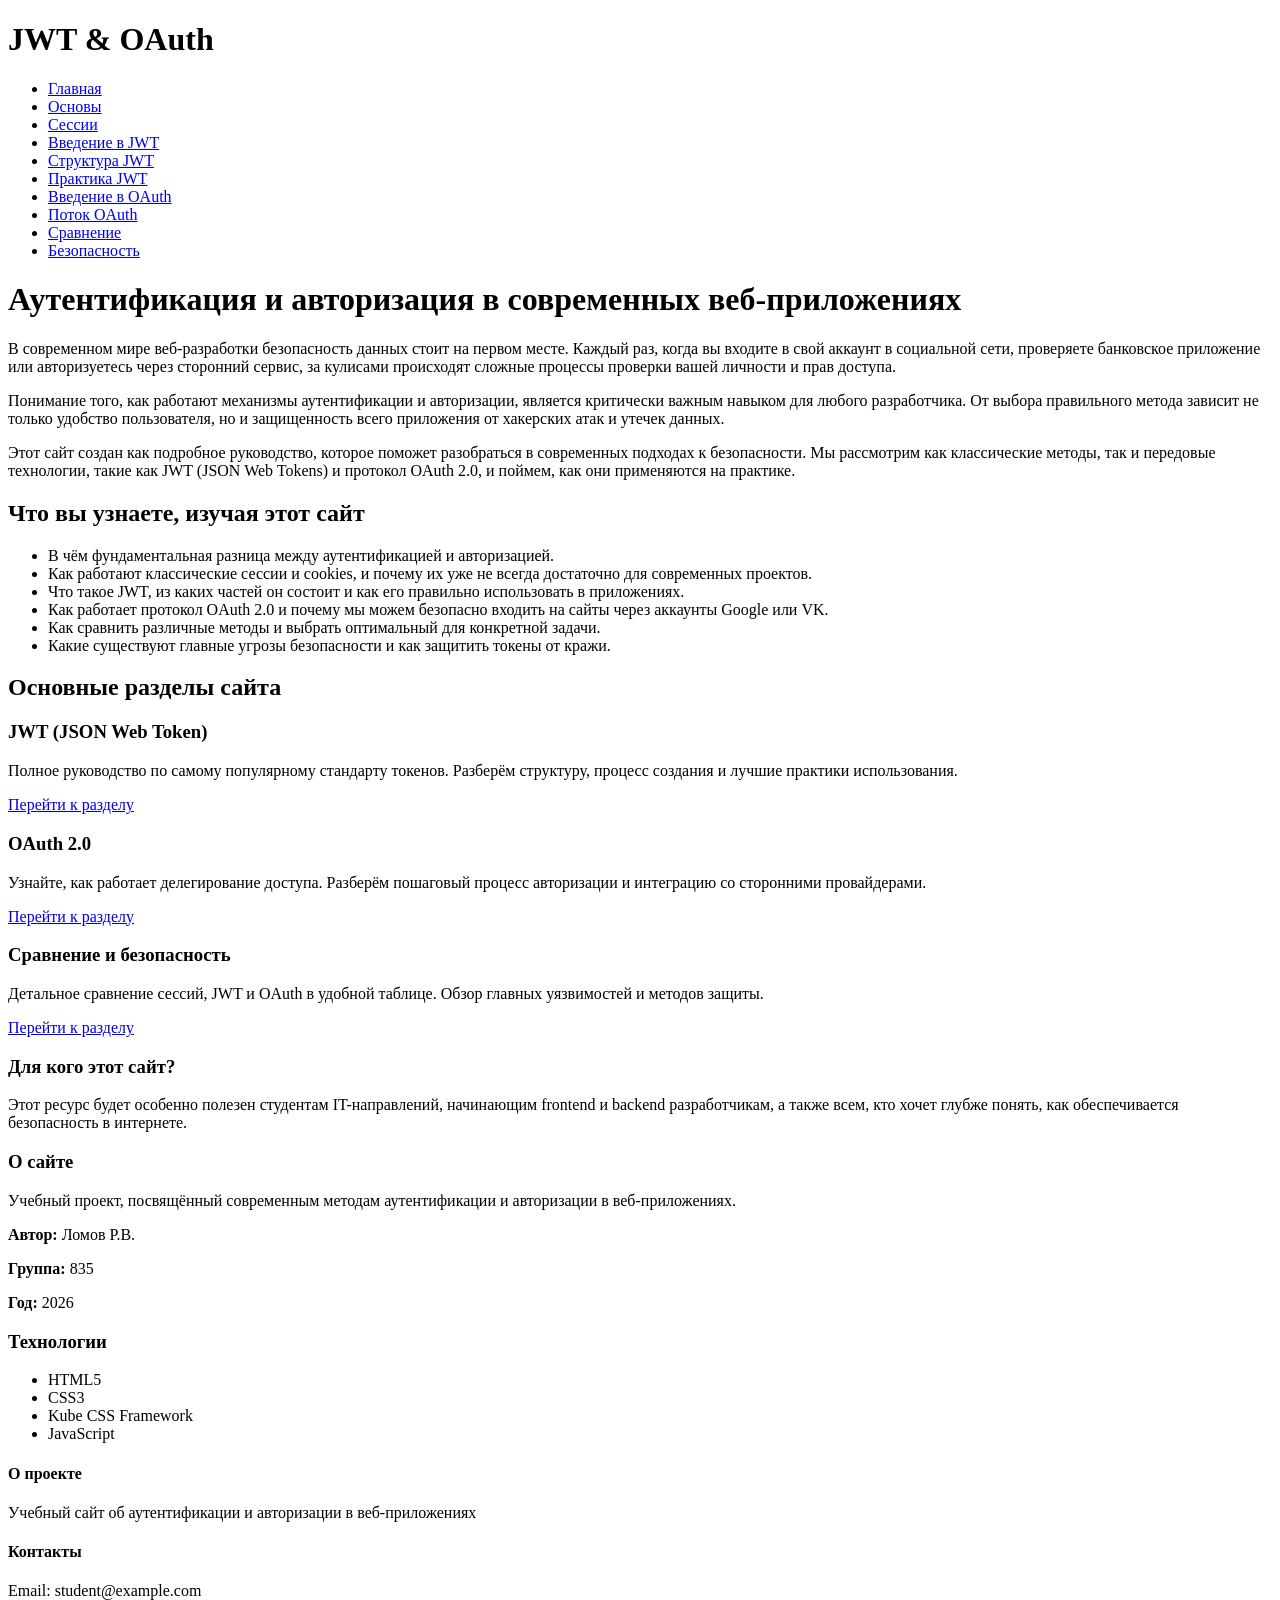
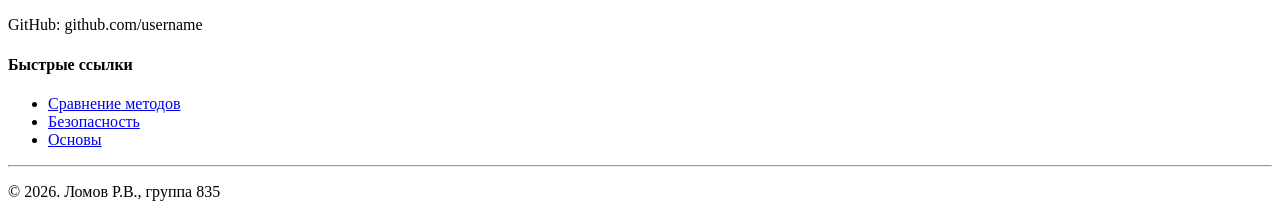
==== index.html @ 37af4cee "Add files via upload" ====
<!DOCTYPE html>
<html lang="ru">
<head>
    <meta charset="UTF-8">
    <meta name="viewport" content="width=device-width, initial-scale=1.0">
    <title>Аутентификация и авторизация</title>
    <!-- Фреймворк Kube -->
    <link rel="stylesheet" href="css/kube.min.css">
    <!-- Наши кастомные стили -->
    <link rel="stylesheet" href="css/style.css">
</head> 
<body>

    <!-- ========== ШАПКА САЙТА ========== -->
    <!-- Используем Kube: container для ограничения ширины -->
    <header class="site-header">
        <div class="container">
            <h1 class="site-logo">JWT & OAuth</h1>
            <nav class="main-nav">
                <ul class="unstyled nav-menu">
                    <li><a href="index.html" class="active">Главная</a></li>
                    <li><a href="pages/basics.html">Основы</a></li>
                    <li><a href="pages/sessions.html">Сессии</a></li>
                    <li><a href="pages/jwt-intro.html">Введение в JWT</a></li>
                    <li><a href="pages/jwt-structure.html">Структура JWT</a></li>
                    <li><a href="pages/jwt-practice.html">Практика JWT</a></li>
                    <li><a href="pages/oauth-intro.html">Введение в OAuth</a></li>
                    <li><a href="pages/oauth-flow.html">Поток OAuth</a></li>
                    <li><a href="pages/comparison.html">Сравнение</a></li>
                    <li><a href="pages/security.html">Безопасность</a></li>
                </ul>
            </nav>
        </div>
    </header>

    <!-- ========== ОСНОВНОЙ КОНТЕНТ ========== -->
    <!-- container — ограничивает ширину и центрирует (Kube) -->
    <div class="container">
        <!-- row gutters — строка с отступами между колонками (Kube) -->
        <div class="row gutters">
            
            <!-- col-9 — 9 из 12 колонок = 75% ширины (Kube) -->
            <main class="col-9">
                
                <!-- h1 — главный заголовок страницы -->
                <h1>Аутентификация и авторизация в современных веб-приложениях</h1>
                
                <!-- big — увеличенный текст (Kube) -->
                <p class="big">В современном мире веб-разработки безопасность данных стоит на первом месте. Каждый раз, когда вы входите в свой аккаунт в социальной сети, проверяете банковское приложение или авторизуетесь через сторонний сервис, за кулисами происходят сложные процессы проверки вашей личности и прав доступа.</p>
                
                <p>Понимание того, как работают механизмы аутентификации и авторизации, является критически важным навыком для любого разработчика. От выбора правильного метода зависит не только удобство пользователя, но и защищенность всего приложения от хакерских атак и утечек данных.</p>
                
                <p>Этот сайт создан как подробное руководство, которое поможет разобраться в современных подходах к безопасности. Мы рассмотрим как классические методы, так и передовые технологии, такие как JWT (JSON Web Tokens) и протокол OAuth 2.0, и поймем, как они применяются на практике.</p>

                <!-- text-center — центрирование текста (Kube) -->
                <h2 class="text-center">Что вы узнаете, изучая этот сайт</h2>
                
                <ul>
                    <li>В чём фундаментальная разница между аутентификацией и авторизацией.</li>
                    <li>Как работают классические сессии и cookies, и почему их уже не всегда достаточно для современных проектов.</li>
                    <li>Что такое JWT, из каких частей он состоит и как его правильно использовать в приложениях.</li>
                    <li>Как работает протокол OAuth 2.0 и почему мы можем безопасно входить на сайты через аккаунты Google или VK.</li>
                    <li>Как сравнить различные методы и выбрать оптимальный для конкретной задачи.</li>
                    <li>Какие существуют главные угрозы безопасности и как защитить токены от кражи.</li>
                </ul>

                <h2 class="text-center">Основные разделы сайта</h2>
                
                <!-- Сетка карточек (наши стили + Kube) -->
                <div class="cards-grid">
                    <div class="card">
                        <h3>JWT (JSON Web Token)</h3>
                        <p>Полное руководство по самому популярному стандарту токенов. Разберём структуру, процесс создания и лучшие практики использования.</p>
                        <a href="pages/jwt-intro.html" class="button">Перейти к разделу</a>
                    </div>
                    
                    <div class="card">
                        <h3>OAuth 2.0</h3>
                        <p>Узнайте, как работает делегирование доступа. Разберём пошаговый процесс авторизации и интеграцию со сторонними провайдерами.</p>
                        <a href="pages/oauth-intro.html" class="button">Перейти к разделу</a>
                    </div>
                    
                    <div class="card">
                        <h3>Сравнение и безопасность</h3>
                        <p>Детальное сравнение сессий, JWT и OAuth в удобной таблице. Обзор главных уязвимостей и методов защиты.</p>
                        <a href="pages/comparison.html" class="button">Перейти к разделу</a>
                    </div>
                </div>

                <!-- bg-highlight — светло-голубой фон (Kube) -->
                <div class="info-box bg-highlight">
                    <!-- h5 — маленький заголовок (Kube) -->
                    <h3 class="h5">Для кого этот сайт?</h3>
                    <!-- end — убирает нижний отступ (Kube) -->
                    <p class="end">Этот ресурс будет особенно полезен студентам IT-направлений, начинающим frontend и backend разработчикам, а также всем, кто хочет глубже понять, как обеспечивается безопасность в интернете.</p>
                </div>
                
            </main>

            <!-- col-3 — 3 из 12 колонок = 25% ширины (Kube) -->
                <aside class="col-3 sidebar">
                    <div class="sidebar-block">
                        <h3 class="h5">О сайте</h3>
                        <p class="small">Учебный проект, посвящённый современным методам аутентификации и авторизации в веб-приложениях.</p>
                        <p class="small"><strong>Автор:</strong> Ломов Р.В.</p>
                        <p class="small"><strong>Группа:</strong> 835</p>
                        <p class="small"><strong>Год:</strong> 2026</p>
                    </div>

                    <div class="sidebar-block">
                        <h3 class="h5">Технологии</h3>
                        <ul class="unstyled sidebar-nav">
                            <li>HTML5</li>
                            <li>CSS3</li>
                            <li>Kube CSS Framework</li>
                            <li>JavaScript</li>
                        </ul>
                    </div>
                </aside>

        </div>
    </div>

    <!-- ========== ПОДВАЛ САЙТА ========== -->
    <footer class="site-footer">
        <div class="container">
            <!-- row gutters — строка с отступами (Kube) -->
            <div class="row gutters">
                
                <!-- col-4 — 4 из 12 колонок (Kube) -->
                <div class="col-4">
                    <h4>О проекте</h4>
                    <p>Учебный сайт об аутентификации и авторизации в веб-приложениях</p>
                </div>
                
                <div class="col-4">
                    <h4>Контакты</h4>
                    <p>Email: student@example.com</p>
                    <p>GitHub: github.com/username</p>
                </div>
                
                <div class="col-4">
                    <h4>Быстрые ссылки</h4>
                    <ul class="unstyled">
                        <li><a href="pages/comparison.html">Сравнение методов</a></li>
                        <li><a href="pages/security.html">Безопасность</a></li>
                        <li><a href="pages/basics.html">Основы</a></li>
                    </ul>
                </div>
                
            </div>
            
            <!-- hr — горизонтальная линия (Kube) -->
            <hr>
            
            <!-- text-center small — по центру, маленький текст (Kube) -->
            <p class="text-center small">&copy; 2026. Ломов Р.В., группа 835</p>
        </div>
    </footer>

    <!-- Скрипт для мобильного меню -->
    <script src="js/main.js"></script>

</body>
</html>
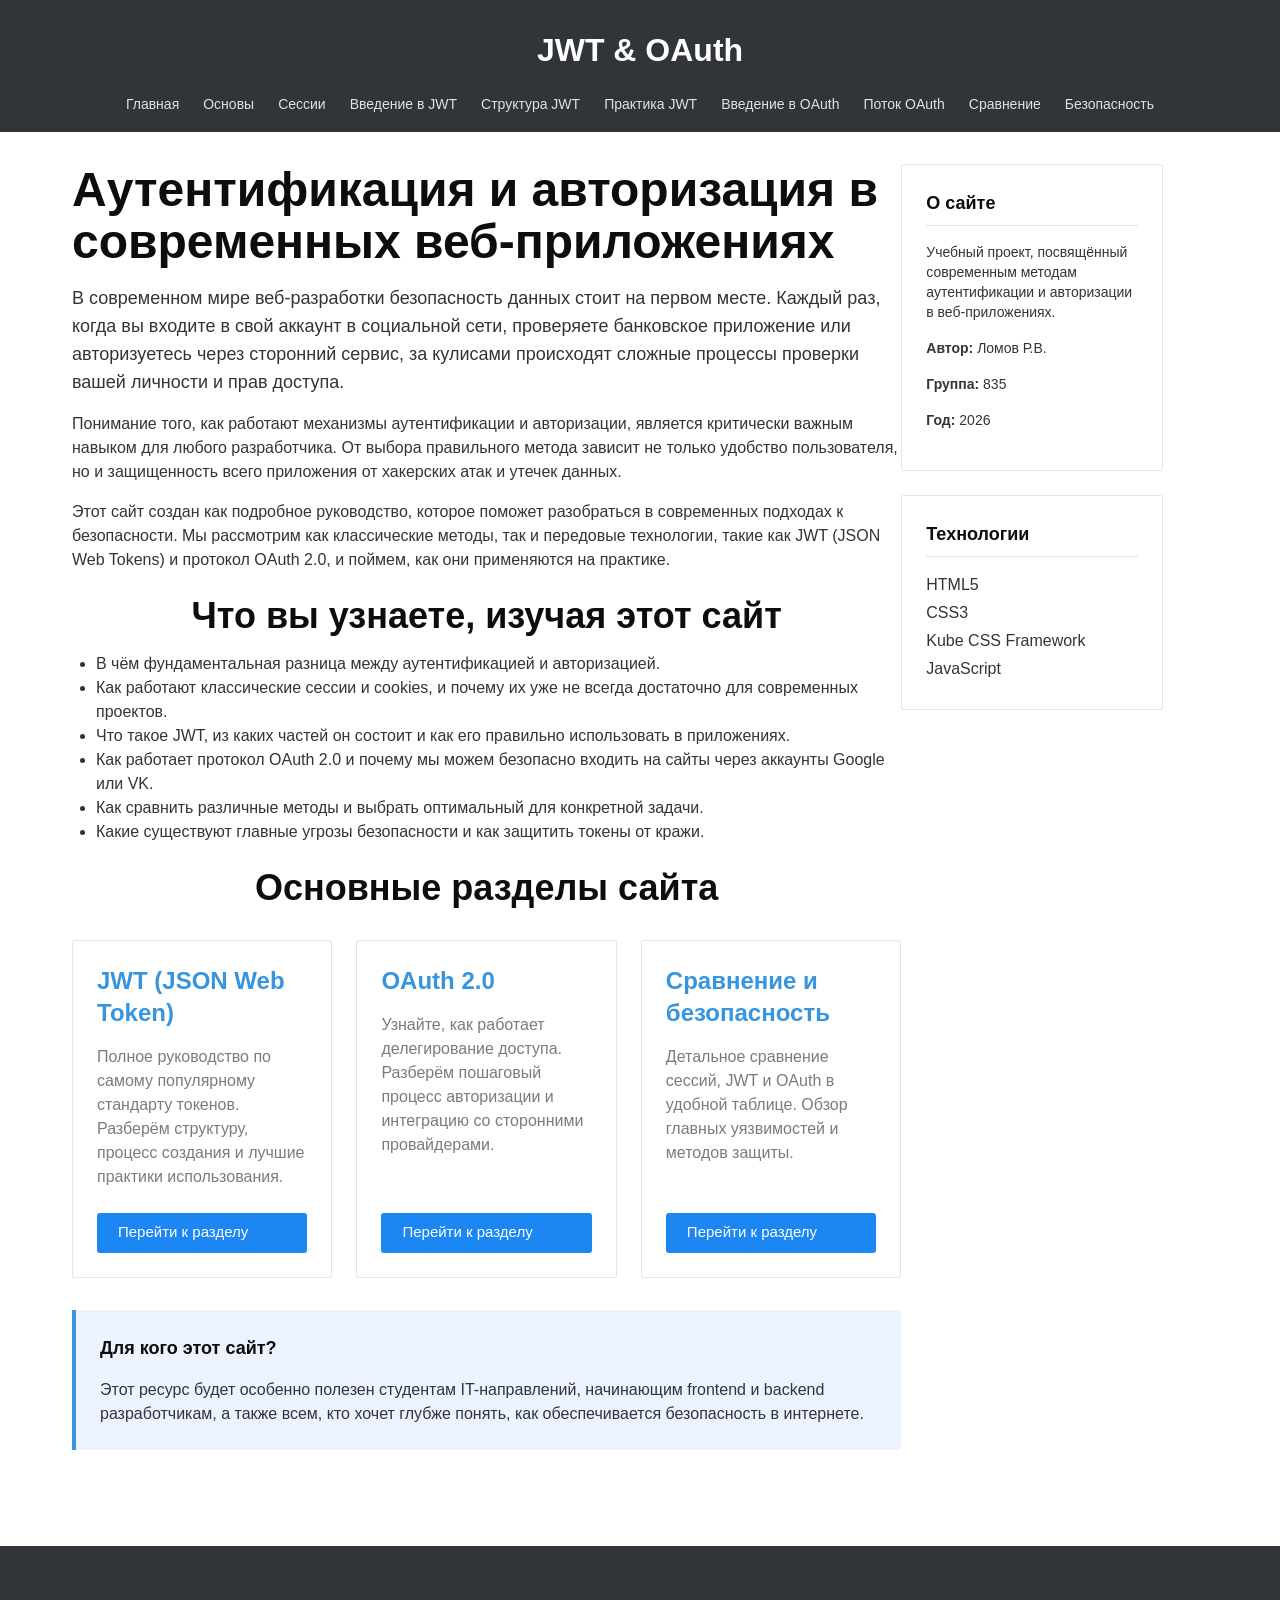
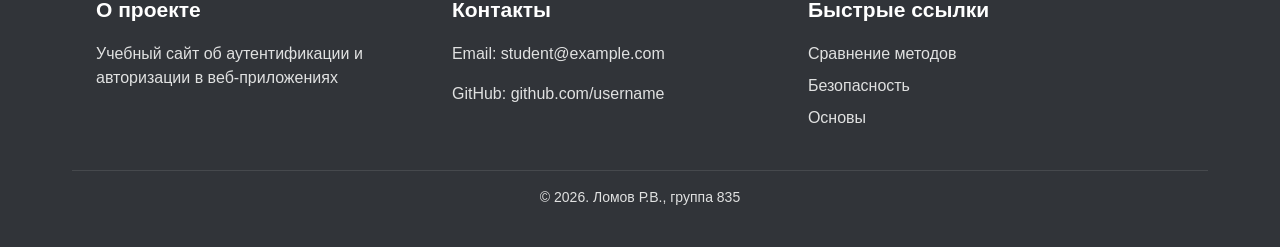
==== commit 7c2bd921: "Add files via upload" ====
--- a/index.html
+++ b/index.html
@@ -16,9 +16,17 @@
     <header class="site-header">
         <div class="container">
             <h1 class="site-logo">JWT & OAuth</h1>
-            <nav class="main-nav">
+            
+            <!-- Кнопка бургер-меню (видна только на мобильных) -->
+            <button class="menu-toggle" id="menuToggle" aria-label="Меню">
+                <span></span>
+                <span></span>
+                <span></span>
+            </button>
+            
+            <nav class="main-nav" id="mainNav">
                 <ul class="unstyled nav-menu">
-                    <li><a href="index.html" class="active">Главная</a></li>
+                    <li><a href="index.html">Главная</a></li>
                     <li><a href="pages/basics.html">Основы</a></li>
                     <li><a href="pages/sessions.html">Сессии</a></li>
                     <li><a href="pages/jwt-intro.html">Введение в JWT</a></li>
--- a/css/kube.min.css
+++ b/css/kube.min.css
@@ -0,0 +1 @@
+.button,body,button,h1,h1.title,h2,h3,h4,h5,h6{font-family:Arial,"Helvetica Neue",Helvetica,sans-serif}hr,iframe{border:none}cite,figcaption,var{opacity:.6}figure pre,kbd{border:1px solid rgba(0,0,0,.1)}.dropdown ul,nav ol,nav ul,ul.unstyled,ul.unstyled ul{list-style:none}audio,img,table,video{max-width:100%}input,select,td.align-middle,textarea,tr.align-middle td{vertical-align:middle}html{box-sizing:border-box}*,:after,:before{box-sizing:inherit}*{margin:0;padding:0;outline:0;-webkit-overflow-scrolling:touch}img,video{height:auto}svg{max-height:100%}::-moz-focus-inner{border:0;padding:0}input[type=radio],input[type=checkbox]{vertical-align:middle;position:relative;bottom:.15rem;font-size:115%;margin-right:3px}input[type=search]{-webkit-appearance:textfield}.button,button,select{-webkit-appearance:none}input[type=search]::-webkit-search-cancel-button,input[type=search]::-webkit-search-decoration{-webkit-appearance:none}.inverted{color:#fff}.error{color:#f03c69}.success{color:#35beb1}.warning{color:#f7ba45}.focus{color:#1c86f2}.aluminum{color:#f8f8f8}.silver{color:#e0e1e1}.lightgray{color:#d4d4d4}.gray{color:#bdbdbd}.midgray{color:#676b72}.darkgray,body{color:#313439}.bg-black{background-color:#0d0d0e}.bg-inverted{background-color:#fff}.bg-error{background-color:#f03c69}.bg-success{background-color:#35beb1}.bg-warning{background-color:#f7ba45}.bg-focus{background-color:#1c86f2}.bg-aluminum{background-color:#f8f8f8}.bg-silver{background-color:#e0e1e1}.bg-lightgray{background-color:#d4d4d4}.bg-gray{background-color:#bdbdbd}.bg-midgray{background-color:#676b72}.bg-darkgray{background-color:#313439}.bg-highlight{background-color:#edf2ff}body,html{font-size:16px;line-height:24px}body{background-color:transparent}a{color:#3794de}a:hover{color:#f03c69}h1,h1.title,h2,h3,h4,h5,h6{font-weight:700;color:#0d0d0e;text-rendering:optimizeLegibility;margin-bottom:16px}.message,.monospace,code,kbd,pre,samp,var{font-family:Consolas,Monaco,"Courier New",monospace}h1.title{font-size:60px;line-height:64px;margin-bottom:8px}.h1,h1{font-size:48px;line-height:52px}.h2,h2{font-size:36px;line-height:40px}.h3,.h4,h3,h4{line-height:32px}.h3,h3{font-size:24px}.h4,h4{font-size:21px}.h5,h5{font-size:18px;line-height:28px}.h6,h6{font-size:16px;line-height:24px}.h1 a,.h2 a,.h3 a,.h4 a,.h5 a,.h6 a,h1 a,h2 a,h3 a,h4 a,h5 a,h6 a{color:inherit}blockquote+h2,blockquote+h3,blockquote+h4,blockquote+h5,blockquote+h6,dl+h2,dl+h3,dl+h4,dl+h5,dl+h6,figure+h2,figure+h3,figure+h4,figure+h5,figure+h6,form+h2,form+h3,form+h4,form+h5,form+h6,hr+h2,hr+h3,hr+h4,hr+h5,hr+h6,ol+h2,ol+h3,ol+h4,ol+h5,ol+h6,p+h2,p+h3,p+h4,p+h5,p+h6,pre+h2,pre+h3,pre+h4,pre+h5,pre+h6,table+h2,table+h3,table+h4,table+h5,table+h6,ul+h2,ul+h3,ul+h4,ul+h5,ul+h6{margin-top:24px}ol,ol ol,ol ul,ul,ul ol,ul ul{margin:0 0 0 24px}ol ol li{list-style-type:lower-alpha}ol ol ol li{list-style-type:lower-roman}nav ol,nav ul{margin:0}dd,nav ol ol,nav ol ul,nav ul ol,nav ul ul{margin-left:24px}dl dt{font-weight:700}address,blockquote,dl,fieldset,figure,form,hr,ol,p,pre,table,ul{margin-bottom:16px}hr{border-bottom:1px solid rgba(0,0,0,.1);margin-top:-1px}blockquote{padding-left:1rem;border-left:4px solid rgba(0,0,0,.1);font-style:italic;color:rgba(49,52,57,.65)}blockquote p{margin-bottom:.5rem}cite,code,figcaption,kbd,mark,pre,samp,small,time,var{font-size:87.5%}abbr[title],dfn[title]{border-bottom:1px dotted rgba(0,0,0,.5);cursor:help}var{font-style:normal}code,kbd,mark,samp{position:relative;top:-1px;padding:4px 4px 2px;display:inline-block;line-height:1;color:rgba(49,52,57,.85)}code{background:#e0e1e1}mark{background:#f7ba45}samp{color:#fff;background:#1c86f2}sub,sup{font-size:x-small;line-height:0;margin-left:1rem/4;position:relative}.small,.smaller,pre,pre code{line-height:20px}sup{top:0}sub{bottom:1px}pre,pre code{background:#f8f8f8;padding:0;top:0;display:block;color:rgba(49,52,57,.85);overflow:none;white-space:pre-wrap}pre,td,th{padding:1rem}.black,a.muted{color:#0d0d0e}figure figcaption{position:relative;top:-1rem/2}figure pre{background:0 0;border-radius:4px}figure .video-container,figure pre{margin-bottom:8px}.text-left{text-align:left}.label.badge,.text-center{text-align:center}.text-right{text-align:right}ul.unstyled{margin-left:0}.upper{text-transform:uppercase}.lower{text-transform:lowercase}.italic{font-style:italic!important}.strong{font-weight:700!important}.normal{font-weight:400!important}.muted{opacity:.55}a.muted:hover{opacity:1}.smaller{font-size:12px}.small{font-size:14px}.big{font-size:18px;line-height:28px}.large{font-size:20px;line-height:32px}.end{margin-bottom:0!important}.highlight{background-color:#edf2ff}.nowrap,.nowrap td{white-space:nowrap}@media (min-width:768px) and (max-width:1024px){.columns-2,.columns-3,.columns-4{column-gap:24px}.columns-2{column-count:2}.columns-3{column-count:3}.columns-4{column-count:4}}.row{display:flex;flex-direction:row;flex-wrap:wrap}.row.gutters,.row.gutters>.row{margin-left:-2%}@media (max-width:768px){.row{flex-direction:column;flex-wrap:nowrap}.row.gutters,.row.gutters>.row{margin-left:0}}.row.gutters>.col,.row.gutters>.row>.col{margin-left:2%}@media (max-width:768px){.row.gutters>.col,.row.gutters>.row>.col{margin-left:0}}.row.around{justify-content:space-around}.row.between{justify-content:space-between}.row.auto .col{flex-grow:1}.col-1{width:8.33333%}.offset-1{margin-left:8.33333%}.col-2{width:16.66667%}.offset-2{margin-left:16.66667%}.col-3{width:25%}.offset-3{margin-left:25%}.col-4{width:33.33333%}.offset-4{margin-left:33.33333%}.col-5{width:41.66667%}.offset-5{margin-left:41.66667%}.col-6{width:50%}.offset-6{margin-left:50%}.col-7{width:58.33333%}.offset-7{margin-left:58.33333%}.col-8{width:66.66667%}.offset-8{margin-left:66.66667%}.col-9{width:75%}.offset-9{margin-left:75%}.col-10{width:83.33333%}.offset-10{margin-left:83.33333%}.col-11{width:91.66667%}.offset-11{margin-left:91.66667%}.col-12{width:100%}.offset-12{margin-left:100%}.gutters>.col-1{width:calc(8.33333% - 2%)}.gutters>.offset-1{margin-left:calc(8.33333% + 2%)!important}.gutters>.col-2{width:calc(16.66667% - 2%)}.gutters>.offset-2{margin-left:calc(16.66667% + 2%)!important}.gutters>.col-3{width:calc(25% - 2%)}.gutters>.offset-3{margin-left:calc(25% + 2%)!important}.gutters>.col-4{width:calc(33.33333% - 2%)}.gutters>.offset-4{margin-left:calc(33.33333% + 2%)!important}.gutters>.col-5{width:calc(41.66667% - 2%)}.gutters>.offset-5{margin-left:calc(41.66667% + 2%)!important}.gutters>.col-6{width:calc(50% - 2%)}.gutters>.offset-6{margin-left:calc(50% + 2%)!important}.gutters>.col-7{width:calc(58.33333% - 2%)}.gutters>.offset-7{margin-left:calc(58.33333% + 2%)!important}.gutters>.col-8{width:calc(66.66667% - 2%)}.gutters>.offset-8{margin-left:calc(66.66667% + 2%)!important}.gutters>.col-9{width:calc(75% - 2%)}.gutters>.offset-9{margin-left:calc(75% + 2%)!important}.gutters>.col-10{width:calc(83.33333% - 2%)}.gutters>.offset-10{margin-left:calc(83.33333% + 2%)!important}.gutters>.col-11{width:calc(91.66667% - 2%)}.gutters>.offset-11{margin-left:calc(91.66667% + 2%)!important}.gutters>.col-12{width:calc(100% - 2%)}.gutters>.offset-12{margin-left:calc(100% + 2%)!important}.first{order:-1}.last{order:1}@media (max-width:768px){[class*=' offset-'],[class^=offset-]{margin-left:0}.row .col{margin-left:0;width:100%}.row.gutters .col{margin-bottom:16px}.first-sm{order:-1}.last-sm{order:1}}table{border-collapse:collapse;border-spacing:0;width:100%;empty-cells:show;font-size:15px;line-height:24px}table caption{text-align:left;font-size:14px;font-weight:500;color:#676b72}legend,th{font-weight:700}th{text-align:left;vertical-align:bottom}td{vertical-align:top}td,th{border-bottom:1px solid rgba(0,0,0,.05)}td:first-child,th:first-child{padding-left:0}td:last-child,th:last-child{padding-right:0}tfoot td,tfoot th{color:rgba(49,52,57,.5)}table.bordered td,table.bordered th{border:1px solid rgba(0,0,0,.05)}table.striped tr:nth-child(odd) td{background:#f8f8f8}table.bordered td:first-child,table.bordered th:first-child,table.striped td:first-child,table.striped th:first-child{padding-left:1rem}table.bordered td:last-child,table.bordered th:last-child,table.striped td:last-child,table.striped th:last-child{padding-right:1rem}table.unstyled td,table.unstyled th{border:none;padding:0}fieldset{font-family:inherit;border:1px solid rgba(0,0,0,.1);padding:2rem;margin-bottom:2rem;margin-top:2rem}legend{font-size:12px;text-transform:uppercase;padding:0 1rem;margin-left:-1rem;top:2px;position:relative;line-height:0}.button i,.req,button i{position:relative;top:1px}input,select,textarea{display:block;width:100%;font-family:inherit;font-size:15px;height:40px;outline:0;background-color:#fff;border:1px solid #d4d4d4;border-radius:3px;box-shadow:none;padding:0 12px}input.small,select.small,textarea.small{height:36px;font-size:13px;padding:0 12px;border-radius:3px}input.big,select.big,textarea.big{height:48px;font-size:17px;padding:0 12px;border-radius:3px}input:focus,select:focus,textarea:focus{outline:0;background-color:#fff;border-color:#1c86f2;box-shadow:0 0 1px #1c86f2 inset}input.error,select.error,textarea.error{background-color:rgba(240,60,105,.1);border:1px solid #f583a0}input.error:focus,select.error:focus,textarea.error:focus{border-color:#f03c69;box-shadow:0 0 1px #f03c69 inset}input.success,select.success,textarea.success{background-color:rgba(53,190,177,.1);border:1px solid #6ad5cb}input.success:focus,select.success:focus,textarea.success:focus{border-color:#35beb1;box-shadow:0 0 1px #35beb1 inset}input.disabled,input:disabled,select.disabled,select:disabled,textarea.disabled,textarea:disabled{resize:none;opacity:.6;cursor:default;font-style:italic;color:rgba(0,0,0,.5)}select{background-image:url('data:image/svg+xml;utf8,<svg xmlns="http://www.w3.org/2000/svg" width="9" height="12" viewBox="0 0 9 12"><path fill="#5e6c75" d="M0.722,4.823L-0.01,4.1,4.134-.01,4.866,0.716Zm7.555,0L9.01,4.1,4.866-.01l-0.732.726ZM0.722,7.177L-0.01,7.9,4.134,12.01l0.732-.726Zm7.555,0L9.01,7.9,4.866,12.01l-0.732-.726Z"/></svg>');background-repeat:no-repeat;background-position:right 1rem center}select[multiple]{background-image:none;height:auto;padding:.5rem .75rem}textarea{height:auto;padding:8px 12px;line-height:24px;vertical-align:top}input[type=file]{width:auto;border:none;padding:0;height:auto;background:0 0;box-shadow:none;display:inline-block}input.search,input[type=search]{background-repeat:no-repeat;background-position:8px 53%;background-image:url('data:image/svg+xml;utf8,<svg xmlns="http://www.w3.org/2000/svg" width="16" height="16" viewBox="0 0 16 16"><path fill="#000" fill-opacity="0.4" d="M14.891,14.39l-0.5.5a0.355,0.355,0,0,1-.5,0L9.526,10.529a5.3,5.3,0,1,1,2.106-4.212,5.268,5.268,0,0,1-1.1,3.21l4.362,4.362A0.354,0.354,0,0,1,14.891,14.39ZM6.316,2.418a3.9,3.9,0,1,0,3.9,3.9A3.9,3.9,0,0,0,6.316,2.418Z"/></svg>');padding-left:32px}input[type=radio],input[type=checkbox]{display:inline-block;width:auto;height:auto;padding:0}label{display:block;color:#313439;margin-bottom:4px;font-size:15px}label .desc,label .error,label .success,label.checkbox{text-transform:none;font-weight:400}label.checkbox{font-size:16px;line-height:24px;cursor:pointer;color:inherit}.button,.desc,.message,button{line-height:20px}label.checkbox input{margin-top:0}.form-checkboxes label.checkbox{display:inline-block;margin-right:16px}.req{font-weight:700;color:#f03c69;font-size:110%}.desc{color:rgba(49,52,57,.5);font-size:12px}span.desc{margin-left:4px}div.desc{margin-top:4px;margin-bottom:-8px}.form-buttons .button,.form-buttons button{margin-right:8px}.form-item,form{margin-bottom:2rem}.form .row:last-child .form-item,.form>.form-item:last-child{margin-bottom:0}.form span.error,.form span.success{font-size:12px;line-height:20px;margin-left:4px}.form-inline input,.form-inline select,.form-inline textarea{display:inline-block;width:auto}.append,.prepend{display:flex}.append input,.prepend input{flex:1}.append .button,.append span,.prepend .button,.prepend span{flex-shrink:0}.append span,.prepend span{display:flex;flex-direction:column;justify-content:center;font-weight:400;border:1px solid #d4d4d4;background-color:#f8f8f8;padding:0 .875rem;color:rgba(0,0,0,.5);font-size:12px;white-space:nowrap}.button,.label,button{display:inline-block;font-weight:500;text-decoration:none;vertical-align:middle}.prepend input{border-radius:0 3px 3px 0}.prepend .button{margin-right:-1px;border-radius:3px 0 0 3px!important}.append input,.prepend span{border-radius:3px 0 0 3px}.prepend span{border-right:none}.append .button{margin-left:-1px;border-radius:0 3px 3px 0!important}.append span{border-left:none;border-radius:0 3px 3px 0}.button,button{font-size:15px;color:#fff;background-color:#1c86f2;border-radius:3px;min-height:40px;padding:8px 20px;cursor:pointer;border:1px solid transparent}.button i,button i{margin:0 2px}.fixed,.no-scroll{position:fixed;top:0;left:0}input[type=submit]{width:auto}.button:hover,button:hover{outline:0;text-decoration:none;color:#fff;background-color:#4ca0f5}.button.disabled,.button:disabled{cursor:default;font-style:normal;color:rgba(255,255,255,.7);background-color:rgba(28,134,242,.7)}.breadcrumbs li.active a,.pagination li.active a,.pagination span{cursor:text}.button.small{font-size:13px;min-height:36px;padding:6px 20px;border-radius:3px}.button.big{font-size:17px;min-height:48px;padding:13px 24px;border-radius:3px}.button.large{font-size:19px;min-height:56px;padding:20px 36px;border-radius:3px}.button.outline{background:0 0;border-width:2px;border-color:#1c86f2;color:#1c86f2}.button.outline:hover{background:0 0;color:rgba(28,134,242,.6);border-color:rgba(28,134,242,.5)}.button.outline.disabled,.button.outline:disabled{background:0 0;color:rgba(28,134,242,.7);border-color:rgba(28,134,242,.5)}.button.inverted,.button.inverted:hover{color:#000;background-color:#fff}.button.inverted.disabled,.button.inverted:disabled{color:rgba(0,0,0,.7);background-color:rgba(255,255,255,.7)}.button.inverted.outline{background:0 0;color:#fff;border-color:#fff}.button.inverted.outline:hover{color:rgba(255,255,255,.6);border-color:rgba(255,255,255,.5)}.button.inverted.outline.disabled,.button.inverted.outline:disabled{background:0 0;color:rgba(255,255,255,.7);border-color:rgba(255,255,255,.5)}.button.inverted:hover{opacity:.7}.button.round{border-radius:56px}.button.raised{box-shadow:0 1px 3px rgba(0,0,0,.3)}.button.upper{text-transform:uppercase;letter-spacing:.04em;font-size:13px}.button.upper.small{font-size:11px}.button.upper.big{font-size:13px}.button.upper.large{font-size:15px}.button.secondary{color:#fff;background-color:#313439}.button.secondary:hover{color:#fff;background-color:#606670}.button.secondary.disabled,.button.secondary:disabled{color:rgba(255,255,255,.7);background-color:rgba(49,52,57,.7)}.button.secondary.outline{background:0 0;color:#313439;border-color:#313439}.button.secondary.outline:hover{color:rgba(49,52,57,.6);border-color:rgba(49,52,57,.5)}.button.secondary.outline.disabled,.button.secondary.outline:disabled{background:0 0;color:rgba(49,52,57,.7);border-color:rgba(49,52,57,.5)}.label{font-size:13px;background:#e0e1e1;line-height:18px;padding:0 10px;color:#313439;border:1px solid transparent;border-radius:4px}.label a,.label a:hover{color:inherit;text-decoration:none}.label.big{font-size:14px;line-height:24px;padding:0 12px}.label.tag,.label.upper{text-transform:uppercase;font-size:11px}.label.outline{background:0 0;border-color:#bdbdbd}.label.badge{border-radius:64px;padding:0 6px}.label.badge.big{padding:0 8px}.label.tag{padding:0;background:0 0;border:none}.label.tag.big{font-size:13px}.label.success{background:#35beb1;color:#fff}.label.success.outline,.label.success.tag{background:0 0;border-color:#35beb1;color:#35beb1}.label.error{background:#f03c69;color:#fff}.label.error.outline,.label.error.tag{background:0 0;border-color:#f03c69;color:#f03c69}.label.warning{background:#f7ba45;color:#0d0d0e}.label.warning.outline,.label.warning.tag{background:0 0;border-color:#f7ba45;color:#f7ba45}.label.focus{background:#1c86f2;color:#fff}.label.focus.outline,.label.focus.tag{background:0 0;border-color:#1c86f2;color:#1c86f2}.label.black{background:#0d0d0e;color:#fff}.label.black.outline,.label.black.tag{background:0 0;border-color:#0d0d0e;color:#0d0d0e}.label.inverted{background:#fff;color:#0d0d0e}.label.inverted.outline,.label.inverted.tag{background:0 0;border-color:#fff;color:#fff}.breadcrumbs{font-size:14px;margin-bottom:24px}.breadcrumbs ul{display:flex;align-items:center}.breadcrumbs.push-center ul{justify-content:center}.breadcrumbs a,.breadcrumbs span{font-style:normal;padding:0 10px;display:inline-block;white-space:nowrap}.breadcrumbs li:after{display:inline-block;content:'/';color:rgba(0,0,0,.3)}.breadcrumbs li.active a,.pagination a{text-decoration:none;color:#313439}.breadcrumbs li:last-child:after{display:none}.breadcrumbs li:first-child a,.breadcrumbs li:first-child span{padding-left:0}.pagination{margin:24px 0;font-size:14px}.close,.pagination.upper{font-size:12px}.pagination ul{display:flex;margin:0}.pagination.align-center ul{justify-content:center}.pagination a,.pagination span{border-radius:3px;display:inline-block;padding:8px 12px;line-height:1;white-space:nowrap;border:1px solid transparent}.pagination a:hover,.pagination li.active a,.pagination span{color:rgba(0,0,0,.5);border-color:#e0e1e1}.pager span{line-height:24px}.pager a,.pager span{padding-left:16px;padding-right:16px;border-radius:64px;border-color:rgba(0,0,0,.1)}.pager li{flex-basis:50%}.pager li.next{text-align:right}.pager.align-center li{flex-basis:auto;margin-left:4px;margin-right:4px}.pager.flat a,.pager.flat span{border:none;display:block;padding:0}.pager.flat a{font-weight:700}.pager.flat a:hover{background:0 0;text-decoration:underline}@media (max-width:768px){.pager.flat ul{flex-direction:column}.pager.flat li{flex-basis:100%;margin-bottom:8px;text-align:left}}@font-face{font-family:Kube;src:url([data-uri]) format("truetype");font-weight:400;font-style:normal}.caret,.close,[class*=" kube-"],[class^=kube-]{font-family:Kube!important;speak:none;font-style:normal;font-weight:400;font-variant:normal;text-transform:none;line-height:1;-webkit-font-smoothing:antialiased;-moz-osx-font-smoothing:grayscale}.kube-calendar:before{content:"\e900"}.caret.down:before,.kube-caret-down:before{content:"\e901"}.caret.left:before,.kube-caret-left:before{content:"\e902"}.caret.right:before,.kube-caret-right:before{content:"\e903"}.caret.up:before,.kube-caret-up:before{content:"\e904"}.close:before,.kube-close:before{content:"\e905"}.kube-menu:before{content:"\e906"}.kube-search:before{content:"\e907"}.gutters .column.push-left,.push-left{margin-right:auto}.gutters .column.push-right,.push-right{margin-left:auto}.gutters .column.push-center,.push-center{margin-left:auto;margin-right:auto}.gutters .column.push-middle,.push-middle{margin-top:auto;margin-bottom:auto}.push-bottom{margin-top:auto}.align-middle{align-items:center}.align-right{justify-content:flex-end}.align-center{justify-content:center}.float-right{float:right}.float-left{float:left}.fixed{z-index:100;width:100%}.w5{width:5%}.w10{width:10%}.w15{width:15%}.w20{width:20%}.w25{width:25%}.w30{width:30%}.w35{width:35%}.w40{width:40%}.w45{width:45%}.w50{width:50%}.w55{width:55%}.w60{width:60%}.w65{width:65%}.w70{width:70%}.w75{width:75%}.w80{width:80%}.w85{width:85%}.w90{width:90%}.w95{width:95%}.w100{width:100%}.w-auto{width:auto}.w-small{width:480px}.w-medium{width:600px}.w-big{width:740px}.w-large{width:840px}.max-w5{max-width:5%}.max-w10{max-width:10%}.max-w15{max-width:15%}.max-w20{max-width:20%}.max-w25{max-width:25%}.max-w30{max-width:30%}.max-w35{max-width:35%}.max-w40{max-width:40%}.max-w45{max-width:45%}.max-w50{max-width:50%}.max-w55{max-width:55%}.max-w60{max-width:60%}.max-w65{max-width:65%}.max-w70{max-width:70%}.max-w75{max-width:75%}.max-w80{max-width:80%}.max-w85{max-width:85%}.max-w90{max-width:90%}.max-w95{max-width:95%}.max-w100{max-width:100%}.max-w-small{max-width:480px}.max-w-medium{max-width:600px}.max-w-big{max-width:740px}.max-w-large{max-width:840px}.min-w5{min-width:5%}.min-w10{min-width:10%}.min-w15{min-width:15%}.min-w20{min-width:20%}.min-w25{min-width:25%}.min-w30{min-width:30%}.min-w35{min-width:35%}.min-w40{min-width:40%}.min-w45{min-width:45%}.min-w50{min-width:50%}.min-w55{min-width:55%}.min-w60{min-width:60%}.min-w65{min-width:65%}.min-w70{min-width:70%}.min-w75{min-width:75%}.min-w80{min-width:80%}.min-w85{min-width:85%}.min-w90{min-width:90%}.min-w95{min-width:95%}.min-w100{min-width:100%}.h25{height:25%}.h50{height:50%}.h100{height:100%}.group:after{content:'';display:table;clear:both}.flex{display:flex}@media (max-width:768px){.gutters .column.push-left-sm,.push-left-sm{margin-left:0}.gutters .column.push-center-sm,.push-center-sm{margin-left:auto;margin-right:auto}.push-top-sm{margin-top:0}.align-left-sm{justify-content:flex-start}.float-left,.float-right{float:none}.w-auto-sm{width:auto}.w-big,.w-large,.w-medium,.w-small,.w100-sm{width:100%}.max-w-auto-sm,.max-w-big,.max-w-large,.max-w-medium,.max-w-small{max-width:auto}.flex-column-sm{flex-direction:column}.flex-w100-sm{flex:0 0 100%}}@media (max-width:768px) and (max-width:768px){.flex-w100-sm{flex:0 0 100%!important}}.invisible{visibility:hidden}.visible{visibility:visible}.display-block{display:block}.hide{display:none!important}@media (max-width:768px){.hide-sm{display:none!important}}@media (min-width:768px){.show-sm{display:none!important}}@media print{.hide-print{display:none!important}.show-print{display:block!important}}.caret,.close{display:inline-block}.no-scroll{overflow:hidden;width:100%;height:100%!important}.scrollbar-measure{position:absolute;top:-9999px;width:50px;height:50px;overflow:scroll}.dropdown,.slideDown,.slideUp{overflow:hidden}.video-container{height:0;padding-bottom:56.25%;position:relative;margin-bottom:16px}.video-container embed,.video-container iframe,.video-container object{position:absolute;top:0;left:0;width:100%!important;height:100%!important}.close{min-height:16px;min-width:16px;line-height:16px;vertical-align:middle;text-align:center;opacity:.6}.close:hover{opacity:1}.close.small{font-size:8px}.close.big{font-size:18px}.close.white{color:#fff}.button .caret{margin-right:-8px}.overlay{position:fixed;z-index:200;top:0;left:0;right:0;bottom:0;background-color:rgba(255,255,255,.95)}.overlay>.close{position:fixed;top:1rem;right:1rem}@media print{blockquote,img,pre,tr{page-break-inside:avoid}*{background:0 0!important;color:#000!important;box-shadow:none!important;text-shadow:none!important}a,a:visited{text-decoration:underline}blockquote,pre{border:1px solid #999}h2,h3,p{orphans:3;widows:3}thead{display:table-header-group}img{max-width:100%!important}h2,h3,h4{page-break-after:avoid}@page{margin:.5cm}}.dropdown,.modal{box-shadow:0 10px 25px rgba(0,0,0,.15)}@keyframes slideUp{to{height:0;padding-top:0;padding-bottom:0}}@keyframes slideDown{from{height:0;padding-top:0;padding-bottom:0}}@keyframes fadeIn{from{opacity:0}to{opacity:1}}@keyframes fadeOut{from{opacity:1}to{opacity:0}}@keyframes flipIn{from{opacity:0;transform:scaleY(0)}to{opacity:1;transform:scaleY(1)}}@keyframes flipOut{from{opacity:1;transform:scaleY(1)}to{opacity:0;transform:scaleY(0)}}@keyframes zoomIn{from{opacity:0;transform:scale3d(.3,.3,.3)}50%{opacity:1}}@keyframes zoomOut{from{opacity:1}50%{opacity:0;transform:scale3d(.3,.3,.3)}to{opacity:0}}@keyframes slideInRight{from{transform:translate3d(100%,0,0);visibility:visible}to{transform:translate3d(0,0,0)}}@keyframes slideInLeft{from{transform:translate3d(-100%,0,0);visibility:visible}to{transform:translate3d(0,0,0)}}@keyframes slideInDown{from{transform:translate3d(0,-100%,0);visibility:visible}to{transform:translate3d(0,0,0)}}@keyframes slideOutLeft{from{transform:translate3d(0,0,0)}to{visibility:hidden;transform:translate3d(-100%,0,0)}}@keyframes slideOutRight{from{transform:translate3d(0,0,0)}to{visibility:hidden;transform:translate3d(100%,0,0)}}@keyframes slideOutUp{from{transform:translate3d(0,0,0)}to{visibility:hidden;transform:translate3d(0,-100%,0)}}@keyframes rotate{from{transform:rotate(0)}to{transform:rotate(360deg)}}@keyframes pulse{from,to{transform:scale3d(1,1,1)}50%{transform:scale3d(1.03,1.03,1.03)}}@keyframes shake{15%{transform:translateX(.5rem)}30%{transform:translateX(-.4rem)}45%{transform:translateX(.3rem)}60%{transform:translateX(-.2rem)}75%{transform:translateX(.1rem)}90%{transform:translateX(0)}}.fadeIn{animation:fadeIn 250ms}.fadeOut{animation:fadeOut 250ms}.zoomIn{animation:zoomIn .2s}.zoomOut{animation:zoomOut .5s}.slideInRight{animation:slideInRight .5s}.slideInLeft{animation:slideInLeft .5s}.slideInDown{animation:slideInDown .5s}.slideOutLeft{animation:slideOutLeft .5s}.slideOutRight{animation:slideOutRight .5s}.slideOutUp{animation:slideOutUp .5s}.slideUp{animation:slideUp .2s ease-in-out}.slideDown{animation:slideDown 80ms ease-in-out}.flipIn{animation:flipIn 250ms cubic-bezier(.5,-.5,.5,1.5)}.flipOut{animation:flipOut .5s cubic-bezier(.5,-.5,.5,1.5)}.rotate{animation:rotate .5s}.pulse{animation:pulse 250ms 2}.shake{animation:shake .5s}.dropdown{position:absolute;z-index:100;top:0;right:0;width:280px;color:#000;font-size:15px;background:#fff;border-radius:3px;max-height:300px;margin:0;padding:0}.dropdown.dropdown-mobile{position:fixed;top:0;left:0;right:0;bottom:0;width:100%;max-height:none;border:none}.dropdown .close{margin:20px auto}.dropdown.open{overflow:auto}.dropdown ul{margin:0}.dropdown ul li{border-bottom:1px solid rgba(0,0,0,.07)}.dropdown ul li:last-child{border-bottom:none}.dropdown ul a{display:block;padding:12px;text-decoration:none;color:#000}.dropdown ul a:hover{background:rgba(0,0,0,.05)}.message{font-size:14px;background:#e0e1e1;color:#313439;padding:1rem 2.5em .75rem 1rem;margin-bottom:24px;position:relative}.message a{color:inherit}.message h2,.message h3,.message h4,.message h5,.message h6{margin-bottom:0}.message .close{position:absolute;right:1rem;top:1.1rem}.message.error{background:#f03c69;color:#fff}.message.success{background:#35beb1;color:#fff}.message.warning{background:#f7ba45}.message.focus{background:#1c86f2;color:#fff}.message.black{background:#0d0d0e;color:#fff}.message.inverted,.modal,.offcanvas{background:#fff}.modal-box{position:fixed;top:0;left:0;bottom:0;right:0;overflow-x:hidden;overflow-y:auto;z-index:200}.modal{position:relative;margin:16px auto auto;padding:0;border-radius:8px;color:#000}@media (max-width:768px){.modal input,.modal textarea{font-size:16px}}.modal .close{position:absolute;top:18px;right:16px;opacity:.3}.modal .close:hover{opacity:1}.modal-header{padding:24px 32px;font-size:18px;font-weight:700;border-bottom:1px solid rgba(0,0,0,.05)}.modal-header:empty{display:none}.modal-body{padding:36px 56px}@media (max-width:768px){.modal-body,.modal-header{padding:24px}}.offcanvas{position:fixed;padding:24px;height:100%;top:0;left:0;z-index:300;overflow-y:scroll}.offcanvas .close{position:absolute;top:8px;right:8px}.offcanvas-push-body,.tabs a,.tabs em{position:relative}.offcanvas-left{border-right:1px solid rgba(0,0,0,.1)}.offcanvas-right{left:auto;right:0;border-left:1px solid rgba(0,0,0,.1)}.tabs{margin-bottom:24px;font-size:14px}.tabs li em,.tabs li.active a{color:#313439;border:1px solid rgba(0,0,0,.1);cursor:default;text-decoration:none;background:0 0}.tabs a,.tabs em{top:1px;font-style:normal;display:block;padding:.5rem 1rem;border:1px solid transparent;color:rgba(0,0,0,.5);text-decoration:none}.tabs a:hover{-moz-transition:all linear .2s;transition:all linear .2s;color:#313439;text-decoration:underline;background-color:#e0e1e1}@media (min-width:768px){.tabs ul{display:flex;margin-top:-1px;border-bottom:1px solid rgba(0,0,0,.1)}.tabs li em,.tabs li.active a{border-bottom:1px solid #fff}}
--- a/css/style.css
+++ b/css/style.css
@@ -0,0 +1,475 @@
+/* ============================================
+   ФАЙЛ: style.css
+   ОПИСАНИЕ: Кастомные стили для сайта JWT & OAuth
+   Используются ТОЛЬКО для того, чего нет в Kube:
+   - Тёмная шапка и подвал
+   - Карточки с тенями
+   - Сайдбар
+   - Адаптивное мобильное меню
+   ============================================ */
+
+
+/* ============================================
+   ШАПКА САЙТА (HEADER)
+   ============================================ */
+
+.site-header {
+    background-color: #313439;
+    padding: 1.5rem 0 1rem;
+    margin-bottom: 2rem;
+    text-align: center; /* Центрируем всё содержимое */
+}
+
+/* Логотип по центру */
+.site-logo {
+    color: #fff;
+    margin: 0 0 1rem 0; /* Отступ снизу для меню */
+    font-size: 32px;
+}
+
+/* Навигация по центру под заголовком */
+.main-nav {
+    margin: 0;
+}
+
+.nav-menu {
+    display: inline-flex; /* Горизонтальное меню по центру */
+    gap: 1.5rem;
+    flex-wrap: wrap;
+    justify-content: center;
+    margin: 0;
+    padding: 0;
+}
+
+.nav-menu a {
+    color: #e0e1e1;
+    text-decoration: none;
+    font-size: 14px;
+    transition: color 0.2s;
+}
+
+.nav-menu a:hover,
+.nav-menu a.active {
+    color: #fff;
+}
+
+
+/* ============================================
+   2. КНОПКА БУРГЕР-МЕНЮ (МОБИЛЬНАЯ ВЕРСИЯ)
+   ============================================
+   Kube не даёт готового бургер-меню.
+   Делаем его сами: три полоски, которые 
+   превращаются в крестик при нажатии.
+   ============================================ */
+
+.menu-toggle {
+    display: none; /* Скрыта на десктопе */
+    background: none;
+    border: none;
+    cursor: pointer;
+    padding: 0.5rem;
+    margin-top: 8px;
+}
+
+/* Полоски бургера */
+.menu-toggle span {
+    display: block;
+    width: 25px;
+    height: 3px;
+    background: #fff;
+    margin: 5px 0;
+    transition: 0.3s;
+}
+
+
+/* ============================================
+   3. КАРТОЧКИ РАЗДЕЛОВ
+   ============================================ */
+
+/* Сетка карточек — используем CSS Grid вместо Kube col-* */
+.cards-grid {
+    display: grid;
+    grid-template-columns: repeat(3, 1fr); /* 3 равные колонки */
+    gap: 1.5rem; /* Расстояние между карточками */
+    margin: 2rem 0;
+}
+
+/* Сама карточка */
+.card {
+    background: #fff;
+    padding: 1.5rem;
+    border: 1px solid rgba(0, 0, 0, 0.1);
+    border-radius: 3px;
+    display: flex;
+    flex-direction: column;
+    transition: transform 0.2s, box-shadow 0.2s;
+}
+
+.card:hover {
+    transform: translateY(-4px);
+    box-shadow: 0 10px 25px -5px rgba(0, 0, 0, 0.1);
+}
+
+.card h3 {
+    margin-top: 0;
+    color: #3794de;
+    margin-bottom: 1rem;
+}
+
+.card p {
+    color: rgba(49, 52, 57, 0.65);
+    margin-bottom: 1.5rem;
+    flex-grow: 1;
+}
+
+/* Адаптивность карточек */
+@media (max-width: 991px) {
+    .cards-grid {
+        grid-template-columns: repeat(2, 1fr); /* 2 колонки на планшете */
+    }
+}
+
+@media (max-width: 768px) {
+    .cards-grid {
+        grid-template-columns: 1fr; /* 1 колонка на мобильном */
+    }
+}
+
+
+/* ============================================
+   4. ИНФОРМАЦИОННЫЙ БЛОК
+   ============================================
+   Используем bg-highlight из Kube для фона,
+   но добавляем свою левую границу для акцента.
+   ============================================ */
+
+.info-box {
+    border-left: 4px solid #3794de; /* Синяя полоса слева */
+    padding: 1.5rem; /* Внутренние отступы */
+    margin: 2rem 0; /* Отступы сверху и снизу */
+    border-radius: 0 3px 3px 0; /* Скругление справа */
+}
+
+
+/* ============================================
+   5. САЙДБАР (БОКОВАЯ ПАНЕЛЬ)
+   ============================================
+   Kube не даёт готового сайдбара.
+   Делаем белые блоки с рамкой для навигации 
+   и формы подписки.
+   ============================================ */
+
+/* Отступ сайдбара сверху (чтобы выровнять с контентом) */
+.sidebar {
+    margin-top: 0;
+}
+
+/* Блок внутри сайдбара */
+.sidebar-block {
+    background: #fff;
+    padding: 1.5rem;
+    border: 1px solid rgba(0, 0, 0, 0.1);
+    border-radius: 3px;
+    margin-bottom: 1.5rem; /* Отступ между блоками */
+}
+
+/* Заголовок блока сайдбара */
+.sidebar-block h3 {
+    margin-top: 0;
+    padding-bottom: 0.5rem;
+    border-bottom: 1px solid rgba(0, 0, 0, 0.1); /* Разделительная линия */
+    margin-bottom: 1rem;
+}
+
+/* Список навигации в сайдбаре */
+.sidebar-nav {
+    margin: 0;
+}
+
+/* Пункты списка навигации */
+.sidebar-nav li {
+    margin-bottom: 0.25rem;
+}
+
+/* Ссылки в навигации сайдбара */
+.sidebar-nav a {
+    display: block; /* Ссылка на всю ширину */
+    padding: 0.5rem;
+    color: #313439; /* Тёмный цвет текста */
+    text-decoration: none;
+    border-radius: 3px;
+    transition: background 0.2s, color 0.2s;
+}
+
+/* Ссылки при наведении */
+.sidebar-nav a:hover {
+    background: #f8f8f8; /* Светло-серый фон (цвет .bg-aluminum из Kube) */
+    color: #3794de; /* Синий цвет */
+}
+
+
+/* ============================================
+   6. ПОДВАЛ САЙТА (FOOTER)
+   ============================================ */
+
+.site-footer {
+    background-color: #313439;
+    color: #e0e1e1;
+    padding: 3rem 0 1.5rem;
+    margin-top: 4rem;
+}
+
+/* Стили для колонок подвала — добавляем отступы */
+.site-footer .col-4 {
+    padding: 0 1.5rem; /* Отступы между колонками */
+}
+
+.site-footer h4 {
+    color: #fff;
+    margin-bottom: 1rem;
+}
+
+.site-footer a {
+    color: #e0e1e1;
+    text-decoration: none;
+    transition: color 0.2s;
+}
+
+.site-footer a:hover {
+    color: #fff;
+}
+
+.site-footer ul {
+    margin: 0;
+    padding: 0;
+    list-style: none;
+}
+
+.site-footer ul li {
+    margin-bottom: 0.5rem;
+}
+
+.site-footer hr {
+    border-color: rgba(255, 255, 255, 0.1);
+    margin: 2rem 0 1rem;
+}
+
+
+/* ============================================
+   7. АДАПТИВНОСТЬ (МОБИЛЬНАЯ ВЕРСИЯ)
+   ============================================
+   Kube сам адаптирует сетку (col-*),
+   но нам нужно дополнительно:
+   - Показать бургер-меню
+   - Скрыть обычное меню
+   - Перестроить карточки в 1 колонку
+   ============================================ */
+
+@media (max-width: 768px) {
+    /* Показываем кнопку бургера */
+    .menu-toggle {
+        display: block;
+    }
+    
+    /* Скрываем обычное меню */
+    .main-nav {
+        display: none;
+        width: 100%;
+        margin-top: 1rem;
+        padding-top: 1rem;
+        border-top: 1px solid rgba(255, 255, 255, 0.1);
+    }
+    
+    /* Показываем меню когда добавлен класс is-active (через JS) */
+    .main-nav.is-active {
+        display: block;
+    }
+    
+    /* Меню в колонку на мобильных */
+    .nav-menu {
+        flex-direction: column;
+        gap: 0;
+    }
+    
+    /* Пункты меню с разделителями */
+    .nav-menu li {
+        border-bottom: 1px solid rgba(255, 255, 255, 0.1);
+    }
+    
+    .nav-menu a {
+        display: block;
+        padding: 0.75rem 0;
+    }
+    
+    /* Сайдбар под контентом на мобильных */
+    .sidebar {
+        margin-top: 2rem;
+    }
+}
+/* Исправление проблемы с выравниванием */
+.container {
+    max-width: 1200px !important;
+    margin: 0 auto !important;
+    padding: 0 2rem !important;
+}
+
+.row.gutters {
+    margin-left: 0 !important;
+}
+
+/* ============================================
+   АДАПТИВНОСТЬ ДЛЯ МОБИЛЬНЫХ
+   ============================================ */
+
+/* Планшеты и меньше (до 992px) */
+@media (max-width: 991px) {
+    .site-footer .col-4 {
+        padding: 0 1rem;
+        margin-bottom: 1.5rem;
+    }
+}
+
+/* Мобильные устройства (до 768px) */
+@media (max-width: 768px) {
+    /* === ШАПКА И МЕНЮ === */
+    .site-header {
+        padding: 1rem 0;
+    }
+    
+    .site-header .container {
+        padding: 0 1rem;
+    }
+    
+    .site-logo {
+        font-size: 20px;
+        text-align: center;
+        margin-bottom: 1rem;
+    }
+    
+    /* Показываем кнопку бургера */
+    .menu-toggle {
+        display: block;
+        position: absolute;
+        top: 1rem;
+        right: 1rem;
+        background: none;
+        border: none;
+        cursor: pointer;
+        padding: 0.5rem;
+        z-index: 1000;
+    }
+    
+    .menu-toggle span {
+        display: block;
+        width: 25px;
+        height: 3px;
+        background: #fff;
+        margin: 5px 0;
+        transition: 0.3s;
+    }
+    
+    /* Скрываем меню по умолчанию */
+    .main-nav {
+        display: none;
+        width: 100%;
+        margin-top: 1rem;
+    }
+    
+    /* Показываем меню когда есть класс is-active */
+    .main-nav.is-active {
+        display: block;
+    }
+    
+    /* Меню в колонку */
+    .nav-menu {
+        flex-direction: column;
+        gap: 0;
+    }
+    
+    .nav-menu li {
+        border-bottom: 1px solid rgba(255,255,255,0.1);
+    }
+    
+    .nav-menu a {
+        display: block;
+        padding: 1rem;
+        font-size: 16px; /* Чтобы не зумилось на iOS */
+    }
+    
+    /* === ОСНОВНОЙ КОНТЕНТ === */
+    .container {
+        padding: 0 1rem;
+    }
+    
+    /* На мобильном всё в одну колонку */
+    .col-9, .col-3, .col-4 {
+        width: 100%;
+        margin-left: 0;
+    }
+    
+    /* Сайдбар под контентом */
+    .sidebar {
+        margin-top: 2rem;
+    }
+    
+    /* Уменьшаем заголовки */
+    h1 {
+        font-size: 24px;
+        line-height: 28px;
+    }
+    
+    h2 {
+        font-size: 20px;
+        line-height: 24px;
+    }
+    
+    /* Текст не переносится по одному слову */
+    p {
+        word-wrap: break-word;
+        hyphens: auto;
+    }
+    
+    /* Карточки в одну колонку */
+    .cards-grid {
+        grid-template-columns: 1fr;
+        gap: 1rem;
+    }
+    
+    /* Таблица скроллится */
+    table {
+        display: block;
+        overflow-x: auto;
+        white-space: nowrap;
+    }
+    
+    /* Меню в сайдбаре */
+    .sidebar-nav a {
+        font-size: 16px;
+    }
+    
+    /* Форма */
+    input, textarea, select {
+        font-size: 16px; /* Предотвращает зум на iOS */
+    }
+}
+
+/* Маленькие мобильные (до 480px) */
+@media (max-width: 480px) {
+    .site-logo {
+        font-size: 18px;
+    }
+    
+    h1 {
+        font-size: 20px;
+    }
+    
+    .card {
+        padding: 1rem;
+    }
+    
+    .button {
+        display: block;
+        width: 100%;
+        text-align: center;
+    }
+}
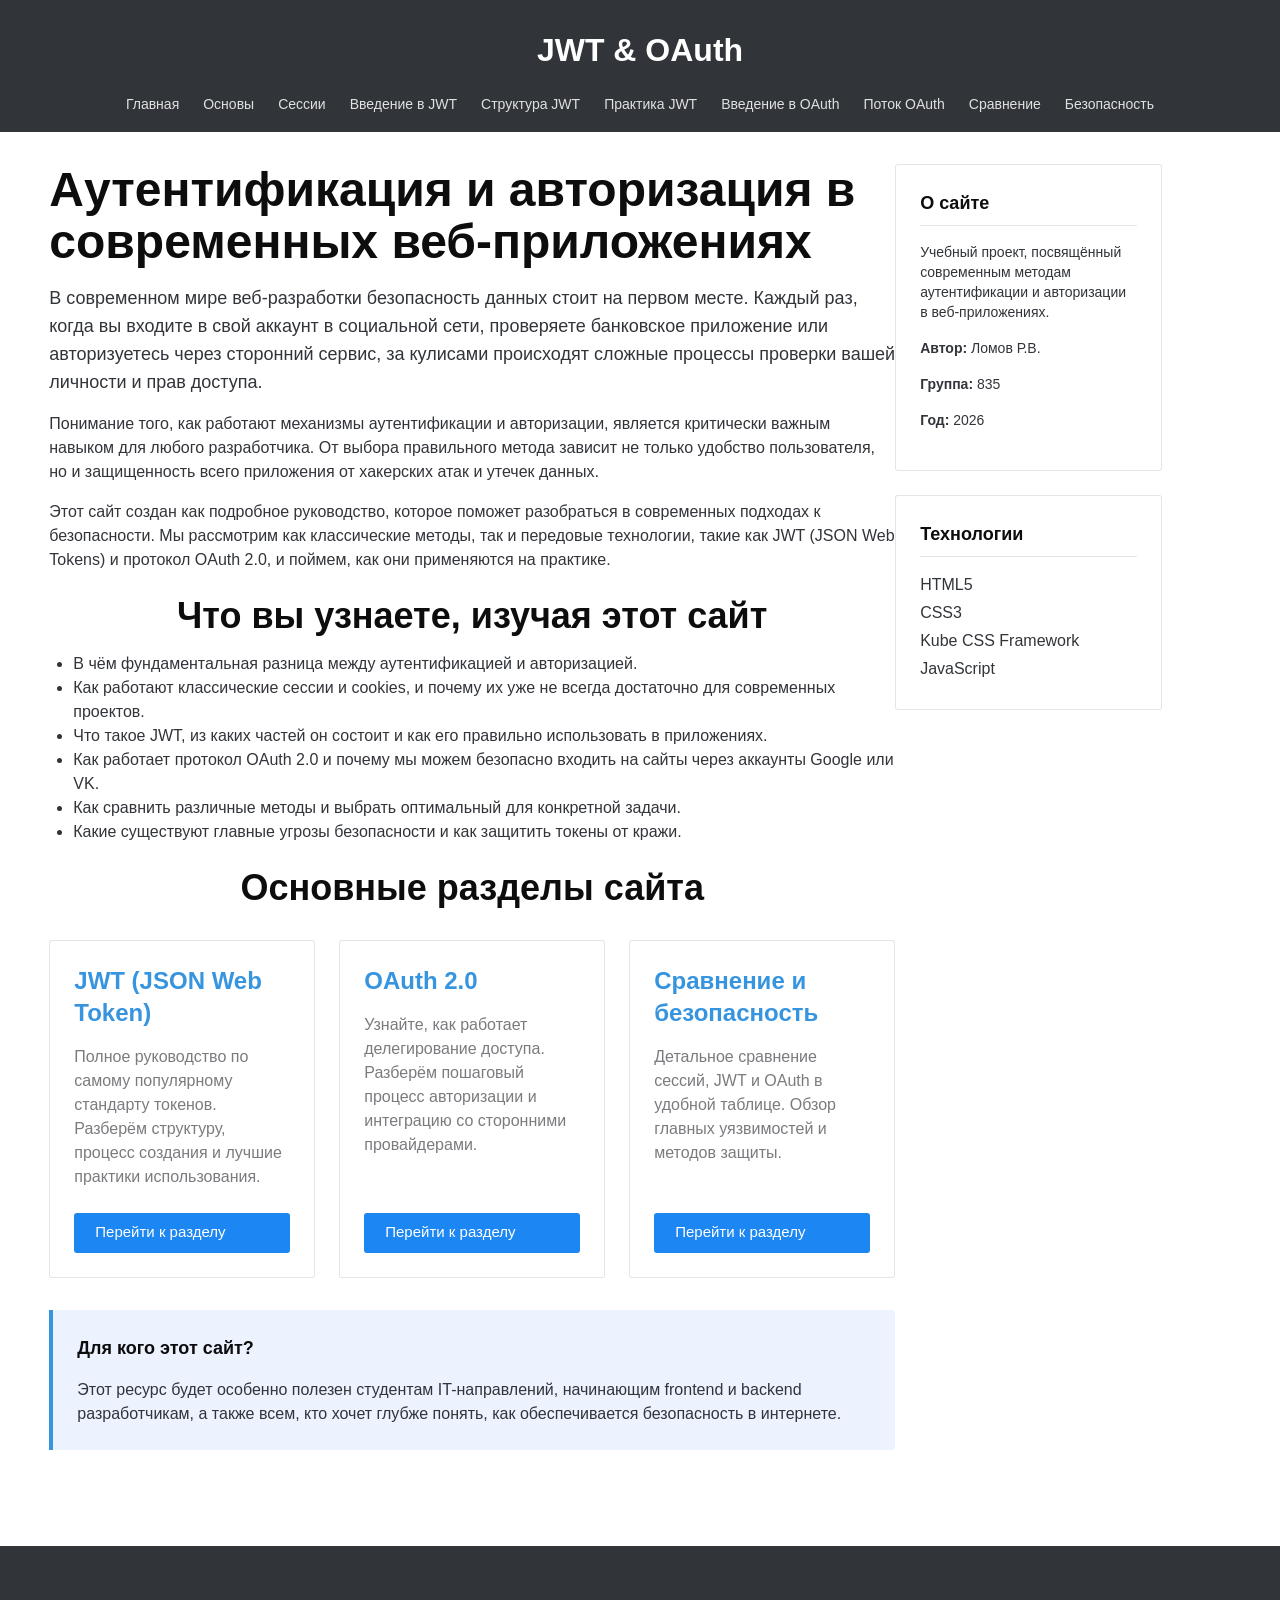
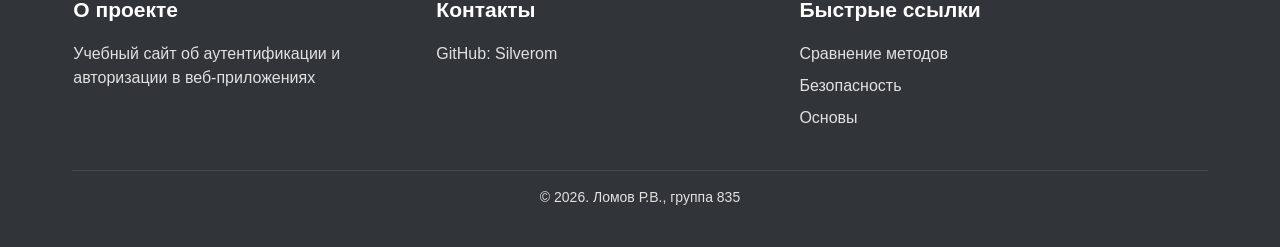
==== commit 5547a2a6: "Add files via upload" ====
--- a/index.html
+++ b/index.html
@@ -4,20 +4,17 @@
     <meta charset="UTF-8">
     <meta name="viewport" content="width=device-width, initial-scale=1.0">
     <title>Аутентификация и авторизация</title>
-    <!-- Фреймворк Kube -->
     <link rel="stylesheet" href="css/kube.min.css">
-    <!-- Наши кастомные стили -->
     <link rel="stylesheet" href="css/style.css">
 </head> 
 <body>
 
     <!-- ========== ШАПКА САЙТА ========== -->
-    <!-- Используем Kube: container для ограничения ширины -->
     <header class="site-header">
         <div class="container">
             <h1 class="site-logo">JWT & OAuth</h1>
             
-            <!-- Кнопка бургер-меню (видна только на мобильных) -->
+            <!-- Кнопка бургер-меню (видна только на мобильных устройствах) -->
             <button class="menu-toggle" id="menuToggle" aria-label="Меню">
                 <span></span>
                 <span></span>
@@ -42,25 +39,18 @@
     </header>
 
     <!-- ========== ОСНОВНОЙ КОНТЕНТ ========== -->
-    <!-- container — ограничивает ширину и центрирует (Kube) -->
     <div class="container">
-        <!-- row gutters — строка с отступами между колонками (Kube) -->
         <div class="row gutters">
             
-            <!-- col-9 — 9 из 12 колонок = 75% ширины (Kube) -->
             <main class="col-9">
-                
-                <!-- h1 — главный заголовок страницы -->
                 <h1>Аутентификация и авторизация в современных веб-приложениях</h1>
                 
-                <!-- big — увеличенный текст (Kube) -->
                 <p class="big">В современном мире веб-разработки безопасность данных стоит на первом месте. Каждый раз, когда вы входите в свой аккаунт в социальной сети, проверяете банковское приложение или авторизуетесь через сторонний сервис, за кулисами происходят сложные процессы проверки вашей личности и прав доступа.</p>
                 
                 <p>Понимание того, как работают механизмы аутентификации и авторизации, является критически важным навыком для любого разработчика. От выбора правильного метода зависит не только удобство пользователя, но и защищенность всего приложения от хакерских атак и утечек данных.</p>
                 
                 <p>Этот сайт создан как подробное руководство, которое поможет разобраться в современных подходах к безопасности. Мы рассмотрим как классические методы, так и передовые технологии, такие как JWT (JSON Web Tokens) и протокол OAuth 2.0, и поймем, как они применяются на практике.</p>
 
-                <!-- text-center — центрирование текста (Kube) -->
                 <h2 class="text-center">Что вы узнаете, изучая этот сайт</h2>
                 
                 <ul>
@@ -74,7 +64,7 @@
 
                 <h2 class="text-center">Основные разделы сайта</h2>
                 
-                <!-- Сетка карточек (наши стили + Kube) -->
+                <!-- Сетка карточек (кастомные стили + классы Kube) -->
                 <div class="cards-grid">
                     <div class="card">
                         <h3>JWT (JSON Web Token)</h3>
@@ -95,36 +85,32 @@
                     </div>
                 </div>
 
-                <!-- bg-highlight — светло-голубой фон (Kube) -->
                 <div class="info-box bg-highlight">
-                    <!-- h5 — маленький заголовок (Kube) -->
                     <h3 class="h5">Для кого этот сайт?</h3>
-                    <!-- end — убирает нижний отступ (Kube) -->
                     <p class="end">Этот ресурс будет особенно полезен студентам IT-направлений, начинающим frontend и backend разработчикам, а также всем, кто хочет глубже понять, как обеспечивается безопасность в интернете.</p>
                 </div>
                 
             </main>
 
-            <!-- col-3 — 3 из 12 колонок = 25% ширины (Kube) -->
-                <aside class="col-3 sidebar">
-                    <div class="sidebar-block">
-                        <h3 class="h5">О сайте</h3>
-                        <p class="small">Учебный проект, посвящённый современным методам аутентификации и авторизации в веб-приложениях.</p>
-                        <p class="small"><strong>Автор:</strong> Ломов Р.В.</p>
-                        <p class="small"><strong>Группа:</strong> 835</p>
-                        <p class="small"><strong>Год:</strong> 2026</p>
-                    </div>
+            <aside class="col-3 sidebar">
+                <div class="sidebar-block">
+                    <h3 class="h5">О сайте</h3>
+                    <p class="small">Учебный проект, посвящённый современным методам аутентификации и авторизации в веб-приложениях.</p>
+                    <p class="small"><strong>Автор:</strong> Ломов Р.В.</p>
+                    <p class="small"><strong>Группа:</strong> 835</p>
+                    <p class="small"><strong>Год:</strong> 2026</p>
+                </div>
 
-                    <div class="sidebar-block">
-                        <h3 class="h5">Технологии</h3>
-                        <ul class="unstyled sidebar-nav">
-                            <li>HTML5</li>
-                            <li>CSS3</li>
-                            <li>Kube CSS Framework</li>
-                            <li>JavaScript</li>
-                        </ul>
-                    </div>
-                </aside>
+                <div class="sidebar-block">
+                    <h3 class="h5">Технологии</h3>
+                    <ul class="unstyled sidebar-nav">
+                        <li>HTML5</li>
+                        <li>CSS3</li>
+                        <li>Kube CSS Framework</li>
+                        <li>JavaScript</li>
+                    </ul>
+                </div>
+            </aside>
 
         </div>
     </div>
@@ -132,10 +118,7 @@
     <!-- ========== ПОДВАЛ САЙТА ========== -->
     <footer class="site-footer">
         <div class="container">
-            <!-- row gutters — строка с отступами (Kube) -->
             <div class="row gutters">
-                
-                <!-- col-4 — 4 из 12 колонок (Kube) -->
                 <div class="col-4">
                     <h4>О проекте</h4>
                     <p>Учебный сайт об аутентификации и авторизации в веб-приложениях</p>
@@ -143,8 +126,7 @@
                 
                 <div class="col-4">
                     <h4>Контакты</h4>
-                    <p>Email: student@example.com</p>
-                    <p>GitHub: github.com/username</p>
+                    <p><a href="https://github.com/Silverom" target="_blank" rel="noopener">GitHub: Silverom</a></p>
                 </div>
                 
                 <div class="col-4">
@@ -155,18 +137,15 @@
                         <li><a href="pages/basics.html">Основы</a></li>
                     </ul>
                 </div>
-                
             </div>
             
-            <!-- hr — горизонтальная линия (Kube) -->
             <hr>
             
-            <!-- text-center small — по центру, маленький текст (Kube) -->
             <p class="text-center small">&copy; 2026. Ломов Р.В., группа 835</p>
         </div>
     </footer>
 
-    <!-- Скрипт для мобильного меню -->
+    <!-- Скрипт для работы мобильного меню -->
     <script src="js/main.js"></script>
 
 </body>
--- a/css/style.css
+++ b/css/style.css
@@ -1,14 +1,3 @@
-/* ============================================
-   ФАЙЛ: style.css
-   ОПИСАНИЕ: Кастомные стили для сайта JWT & OAuth
-   Используются ТОЛЬКО для того, чего нет в Kube:
-   - Тёмная шапка и подвал
-   - Карточки с тенями
-   - Сайдбар
-   - Адаптивное мобильное меню
-   ============================================ */
-
-
 /* ============================================
    ШАПКА САЙТА (HEADER)
    ============================================ */
@@ -17,23 +6,21 @@
     background-color: #313439;
     padding: 1.5rem 0 1rem;
     margin-bottom: 2rem;
-    text-align: center; /* Центрируем всё содержимое */
-}
-
-/* Логотип по центру */
+    text-align: center;
+}
+
 .site-logo {
     color: #fff;
-    margin: 0 0 1rem 0; /* Отступ снизу для меню */
+    margin: 0 0 1rem 0;
     font-size: 32px;
 }
 
-/* Навигация по центру под заголовком */
 .main-nav {
     margin: 0;
 }
 
 .nav-menu {
-    display: inline-flex; /* Горизонтальное меню по центру */
+    display: inline-flex;
     gap: 1.5rem;
     flex-wrap: wrap;
     justify-content: center;
@@ -55,15 +42,11 @@
 
 
 /* ============================================
-   2. КНОПКА БУРГЕР-МЕНЮ (МОБИЛЬНАЯ ВЕРСИЯ)
-   ============================================
-   Kube не даёт готового бургер-меню.
-   Делаем его сами: три полоски, которые 
-   превращаются в крестик при нажатии.
+   КНОПКА БУРГЕР-МЕНЮ (МОБИЛЬНАЯ ВЕРСИЯ)
    ============================================ */
 
 .menu-toggle {
-    display: none; /* Скрыта на десктопе */
+    display: none;
     background: none;
     border: none;
     cursor: pointer;
@@ -71,7 +54,6 @@
     margin-top: 8px;
 }
 
-/* Полоски бургера */
 .menu-toggle span {
     display: block;
     width: 25px;
@@ -83,18 +65,16 @@
 
 
 /* ============================================
-   3. КАРТОЧКИ РАЗДЕЛОВ
-   ============================================ */
-
-/* Сетка карточек — используем CSS Grid вместо Kube col-* */
+   КАРТОЧКИ РАЗДЕЛОВ
+   ============================================ */
+
 .cards-grid {
     display: grid;
-    grid-template-columns: repeat(3, 1fr); /* 3 равные колонки */
-    gap: 1.5rem; /* Расстояние между карточками */
+    grid-template-columns: repeat(3, 1fr);
+    gap: 1.5rem;
     margin: 2rem 0;
 }
 
-/* Сама карточка */
 .card {
     background: #fff;
     padding: 1.5rem;
@@ -122,94 +102,67 @@
     flex-grow: 1;
 }
 
-/* Адаптивность карточек */
-@media (max-width: 991px) {
-    .cards-grid {
-        grid-template-columns: repeat(2, 1fr); /* 2 колонки на планшете */
-    }
-}
-
-@media (max-width: 768px) {
-    .cards-grid {
-        grid-template-columns: 1fr; /* 1 колонка на мобильном */
-    }
-}
-
-
-/* ============================================
-   4. ИНФОРМАЦИОННЫЙ БЛОК
-   ============================================
-   Используем bg-highlight из Kube для фона,
-   но добавляем свою левую границу для акцента.
+
+/* ============================================
+   ИНФОРМАЦИОННЫЙ БЛОК
    ============================================ */
 
 .info-box {
-    border-left: 4px solid #3794de; /* Синяя полоса слева */
-    padding: 1.5rem; /* Внутренние отступы */
-    margin: 2rem 0; /* Отступы сверху и снизу */
-    border-radius: 0 3px 3px 0; /* Скругление справа */
-}
-
-
-/* ============================================
-   5. САЙДБАР (БОКОВАЯ ПАНЕЛЬ)
-   ============================================
-   Kube не даёт готового сайдбара.
-   Делаем белые блоки с рамкой для навигации 
-   и формы подписки.
-   ============================================ */
-
-/* Отступ сайдбара сверху (чтобы выровнять с контентом) */
+    border-left: 4px solid #3794de;
+    padding: 1.5rem;
+    margin: 2rem 0;
+    border-radius: 0 3px 3px 0;
+}
+
+
+/* ============================================
+   САЙДБАР (БОКОВАЯ ПАНЕЛЬ)
+   ============================================ */
+
 .sidebar {
     margin-top: 0;
 }
 
-/* Блок внутри сайдбара */
 .sidebar-block {
     background: #fff;
     padding: 1.5rem;
     border: 1px solid rgba(0, 0, 0, 0.1);
     border-radius: 3px;
-    margin-bottom: 1.5rem; /* Отступ между блоками */
-}
-
-/* Заголовок блока сайдбара */
+    margin-bottom: 1.5rem;
+}
+
 .sidebar-block h3 {
     margin-top: 0;
     padding-bottom: 0.5rem;
-    border-bottom: 1px solid rgba(0, 0, 0, 0.1); /* Разделительная линия */
+    border-bottom: 1px solid rgba(0, 0, 0, 0.1);
     margin-bottom: 1rem;
 }
 
-/* Список навигации в сайдбаре */
 .sidebar-nav {
     margin: 0;
 }
 
-/* Пункты списка навигации */
 .sidebar-nav li {
     margin-bottom: 0.25rem;
 }
 
-/* Ссылки в навигации сайдбара */
 .sidebar-nav a {
-    display: block; /* Ссылка на всю ширину */
+    display: block;
     padding: 0.5rem;
-    color: #313439; /* Тёмный цвет текста */
+    color: #313439;
     text-decoration: none;
     border-radius: 3px;
     transition: background 0.2s, color 0.2s;
 }
 
-/* Ссылки при наведении */
 .sidebar-nav a:hover {
-    background: #f8f8f8; /* Светло-серый фон (цвет .bg-aluminum из Kube) */
-    color: #3794de; /* Синий цвет */
-}
-
-
-/* ============================================
-   6. ПОДВАЛ САЙТА (FOOTER)
+    background: #f8f8f8;
+    color: #3794de;
+}
+
+
+/* ============================================
+   ПОДВАЛ САЙТА (FOOTER)
    ============================================ */
 
 .site-footer {
@@ -219,9 +172,8 @@
     margin-top: 4rem;
 }
 
-/* Стили для колонок подвала — добавляем отступы */
 .site-footer .col-4 {
-    padding: 0 1.5rem; /* Отступы между колонками */
+    padding: 0 1.5rem;
 }
 
 .site-footer h4 {
@@ -256,22 +208,56 @@
 
 
 /* ============================================
-   7. АДАПТИВНОСТЬ (МОБИЛЬНАЯ ВЕРСИЯ)
-   ============================================
-   Kube сам адаптирует сетку (col-*),
-   но нам нужно дополнительно:
-   - Показать бургер-меню
-   - Скрыть обычное меню
-   - Перестроить карточки в 1 колонку
-   ============================================ */
+   БАЗОВЫЕ СТИЛИ КОНТЕЙНЕРА
+   ============================================ */
+
+.container {
+    max-width: 1200px;
+    margin: 0 auto;
+    padding: 0 2rem;
+}
+
+
+/* ============================================
+   АДАПТИВНОСТЬ (МОБИЛЬНАЯ ВЕРСИЯ)
+   ============================================ */
+
+@media (max-width: 991px) {
+    .cards-grid {
+        grid-template-columns: repeat(2, 1fr);
+    }
+    
+    .site-footer .col-4 {
+        padding: 0 1rem;
+        margin-bottom: 1.5rem;
+    }
+}
 
 @media (max-width: 768px) {
-    /* Показываем кнопку бургера */
+    /* Шапка */
+    .site-header {
+        padding: 1rem 0;
+    }
+    
+    .site-header .container {
+        padding: 0 1rem;
+    }
+    
+    .site-logo {
+        font-size: 20px;
+        text-align: center;
+        margin-bottom: 1rem;
+    }
+    
+    /* Бургер-меню */
     .menu-toggle {
         display: block;
-    }
-    
-    /* Скрываем обычное меню */
+        position: absolute;
+        top: 1rem;
+        right: 1rem;
+        z-index: 1000;
+    }
+    
     .main-nav {
         display: none;
         width: 100%;
@@ -280,139 +266,39 @@
         border-top: 1px solid rgba(255, 255, 255, 0.1);
     }
     
-    /* Показываем меню когда добавлен класс is-active (через JS) */
     .main-nav.is-active {
         display: block;
     }
     
-    /* Меню в колонку на мобильных */
     .nav-menu {
         flex-direction: column;
         gap: 0;
     }
     
-    /* Пункты меню с разделителями */
     .nav-menu li {
         border-bottom: 1px solid rgba(255, 255, 255, 0.1);
-    }
-    
-    .nav-menu a {
-        display: block;
-        padding: 0.75rem 0;
-    }
-    
-    /* Сайдбар под контентом на мобильных */
-    .sidebar {
-        margin-top: 2rem;
-    }
-}
-/* Исправление проблемы с выравниванием */
-.container {
-    max-width: 1200px !important;
-    margin: 0 auto !important;
-    padding: 0 2rem !important;
-}
-
-.row.gutters {
-    margin-left: 0 !important;
-}
-
-/* ============================================
-   АДАПТИВНОСТЬ ДЛЯ МОБИЛЬНЫХ
-   ============================================ */
-
-/* Планшеты и меньше (до 992px) */
-@media (max-width: 991px) {
-    .site-footer .col-4 {
-        padding: 0 1rem;
-        margin-bottom: 1.5rem;
-    }
-}
-
-/* Мобильные устройства (до 768px) */
-@media (max-width: 768px) {
-    /* === ШАПКА И МЕНЮ === */
-    .site-header {
-        padding: 1rem 0;
-    }
-    
-    .site-header .container {
-        padding: 0 1rem;
-    }
-    
-    .site-logo {
-        font-size: 20px;
-        text-align: center;
-        margin-bottom: 1rem;
-    }
-    
-    /* Показываем кнопку бургера */
-    .menu-toggle {
-        display: block;
-        position: absolute;
-        top: 1rem;
-        right: 1rem;
-        background: none;
-        border: none;
-        cursor: pointer;
-        padding: 0.5rem;
-        z-index: 1000;
-    }
-    
-    .menu-toggle span {
-        display: block;
-        width: 25px;
-        height: 3px;
-        background: #fff;
-        margin: 5px 0;
-        transition: 0.3s;
-    }
-    
-    /* Скрываем меню по умолчанию */
-    .main-nav {
-        display: none;
-        width: 100%;
-        margin-top: 1rem;
-    }
-    
-    /* Показываем меню когда есть класс is-active */
-    .main-nav.is-active {
-        display: block;
-    }
-    
-    /* Меню в колонку */
-    .nav-menu {
-        flex-direction: column;
-        gap: 0;
-    }
-    
-    .nav-menu li {
-        border-bottom: 1px solid rgba(255,255,255,0.1);
     }
     
     .nav-menu a {
         display: block;
         padding: 1rem;
-        font-size: 16px; /* Чтобы не зумилось на iOS */
-    }
-    
-    /* === ОСНОВНОЙ КОНТЕНТ === */
+        font-size: 16px;
+    }
+    
+    /* Контент */
     .container {
         padding: 0 1rem;
     }
     
-    /* На мобильном всё в одну колонку */
     .col-9, .col-3, .col-4 {
         width: 100%;
         margin-left: 0;
     }
     
-    /* Сайдбар под контентом */
     .sidebar {
         margin-top: 2rem;
     }
     
-    /* Уменьшаем заголовки */
     h1 {
         font-size: 24px;
         line-height: 28px;
@@ -423,37 +309,81 @@
         line-height: 24px;
     }
     
-    /* Текст не переносится по одному слову */
     p {
         word-wrap: break-word;
         hyphens: auto;
     }
     
-    /* Карточки в одну колонку */
     .cards-grid {
         grid-template-columns: 1fr;
         gap: 1rem;
     }
     
-    /* Таблица скроллится */
     table {
         display: block;
         overflow-x: auto;
         white-space: nowrap;
     }
     
-    /* Меню в сайдбаре */
     .sidebar-nav a {
         font-size: 16px;
     }
     
-    /* Форма */
     input, textarea, select {
-        font-size: 16px; /* Предотвращает зум на iOS */
-    }
-}
-
-/* Маленькие мобильные (до 480px) */
+        font-size: 16px;
+    }
+    
+    /* Сайдбар */
+    .col-3, .sidebar {
+        width: 100% !important;
+        max-width: 100% !important;
+        flex: 0 0 100% !important;
+        margin-left: 0 !important;
+    }
+    
+    .sidebar-block {
+        width: 100%;
+        box-sizing: border-box;
+        padding: 1.5rem;
+        margin-bottom: 2rem;
+    }
+    
+    .sidebar-block p {
+        word-wrap: normal;
+        overflow-wrap: normal;
+        hyphens: none;
+        line-height: 1.6;
+    }
+    
+    /* Код */
+    pre {
+        font-size: 11px;
+        padding: 0.75rem;
+        margin: 1rem 0;
+        overflow-x: auto;
+        -webkit-overflow-scrolling: touch;
+    }
+    
+    /* Подвал */
+    .site-footer .col-4 {
+        width: 100% !important;
+        padding: 0 1rem;
+        margin-bottom: 2rem;
+    }
+    
+    .site-footer p {
+        word-wrap: normal;
+        overflow-wrap: normal;
+        hyphens: none;
+        line-height: 1.6;
+    }
+    
+    .site-footer ul li {
+        word-wrap: normal;
+        overflow-wrap: normal;
+    }
+}
+
 @media (max-width: 480px) {
     .site-logo {
         font-size: 18px;
@@ -472,4 +402,54 @@
         width: 100%;
         text-align: center;
     }
+}
+
+
+/* ============================================
+   ФИНАЛЬНЫЕ ИСПРАВЛЕНИЯ
+   ============================================ */
+
+pre::after {
+    display: none !important;
+}
+
+p code, li code, td code {
+    word-break: break-all;
+    overflow-wrap: break-word;
+    white-space: normal;
+    display: inline-block;
+    max-width: 100%;
+}
+
+pre {
+    overflow-x: auto;
+    white-space: pre;
+    word-wrap: normal;
+    max-width: 100%;
+    box-sizing: border-box;
+    -webkit-overflow-scrolling: touch;
+}
+
+pre code {
+    white-space: pre;
+    word-break: normal;
+}
+
+
+main figure {
+    margin: 2rem 0;
+    text-align: center;
+}
+
+.diagram-image {
+    width: 1400px !important;
+    max-width: none !important;
+    height: auto !important;
+    display: block !important;
+    margin: 0 auto 0 -200px !important; 
+}
+
+figure figcaption {
+    margin-top: 0.5rem;
+    text-align: center;
 }
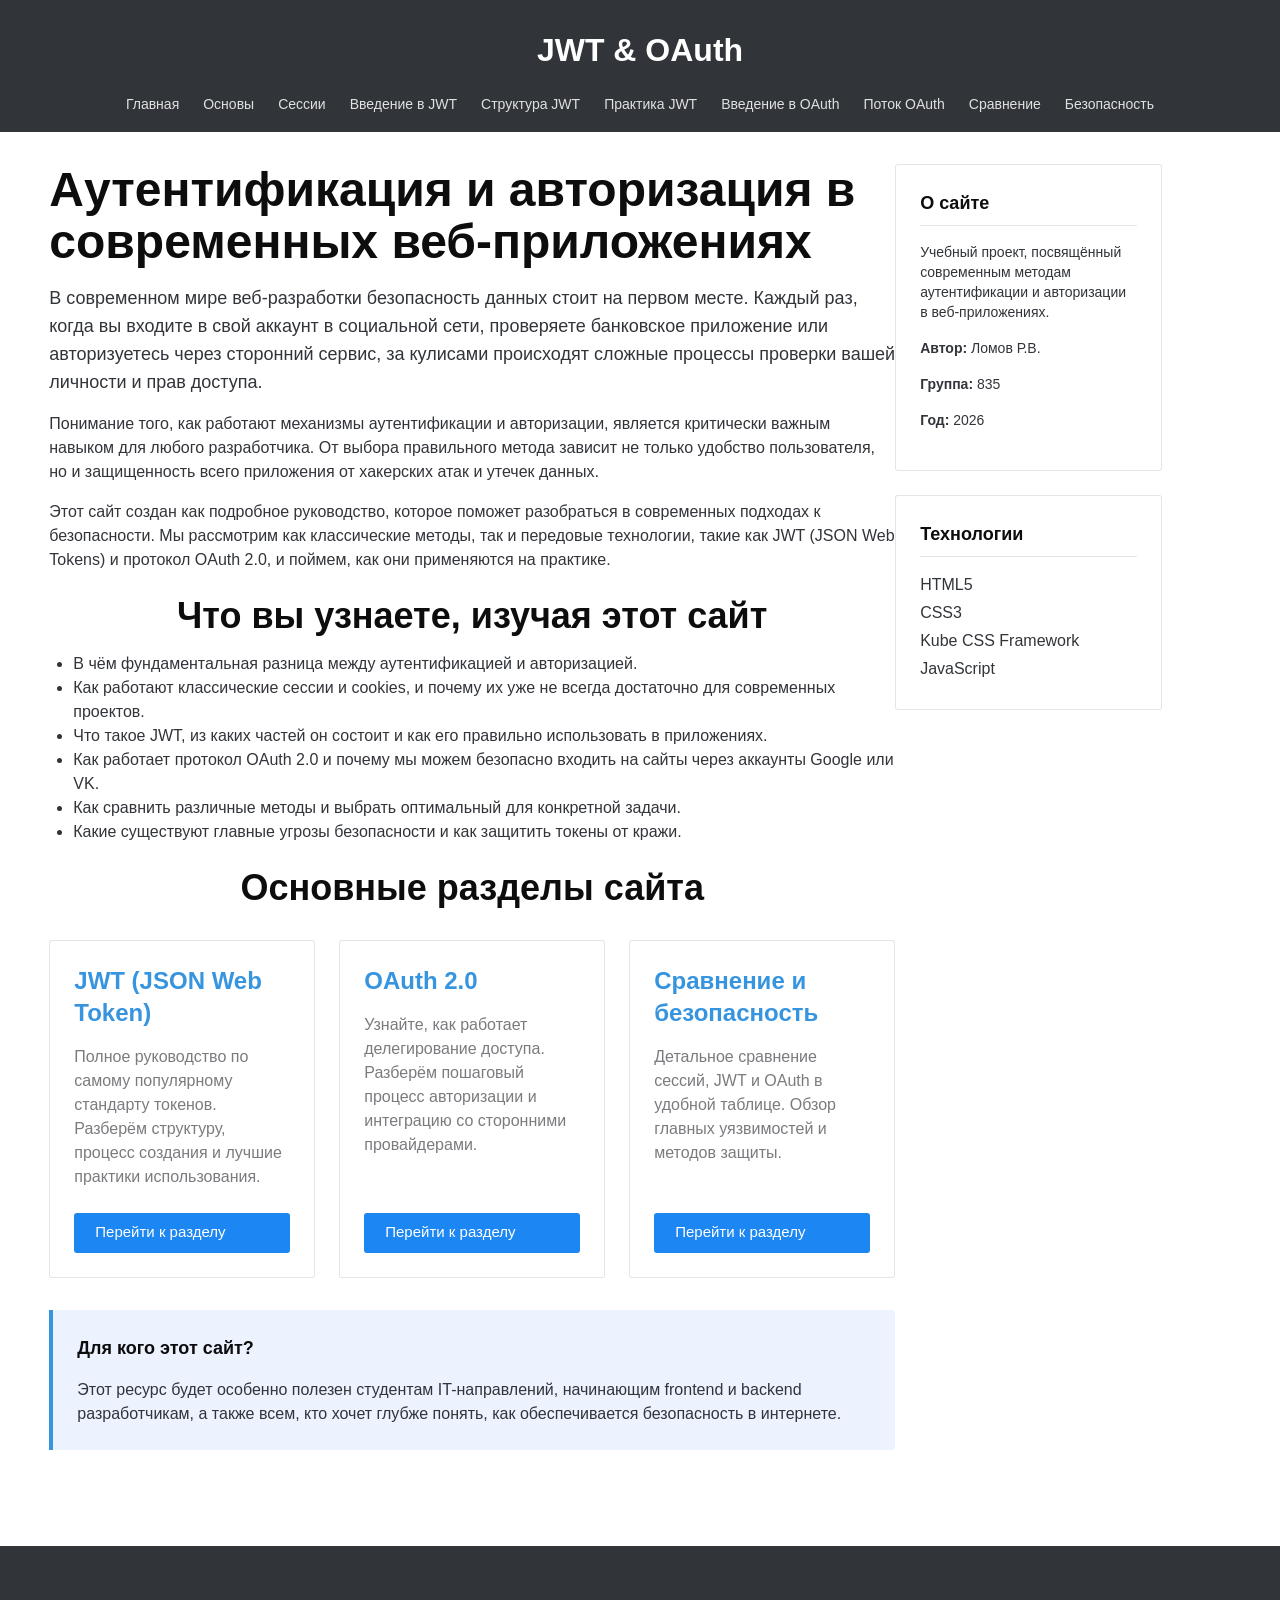
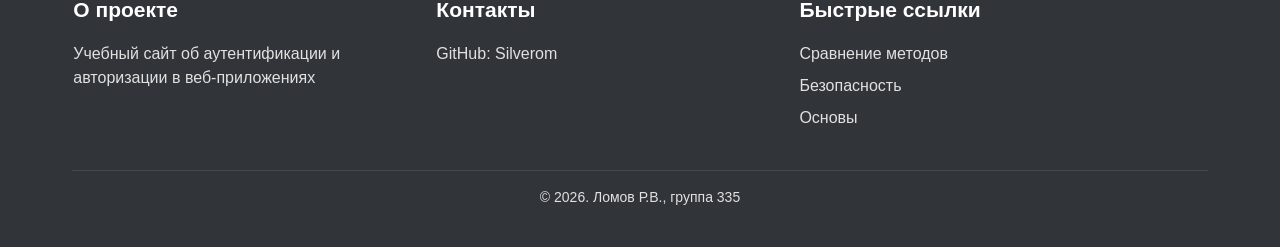
==== commit 63ca8e94: "Add files via upload" ====
--- a/index.html
+++ b/index.html
@@ -141,7 +141,7 @@
             
             <hr>
             
-            <p class="text-center small">&copy; 2026. Ломов Р.В., группа 835</p>
+            <p class="text-center small">&copy; 2026. Ломов Р.В., группа 335</p>
         </div>
     </footer>
 
